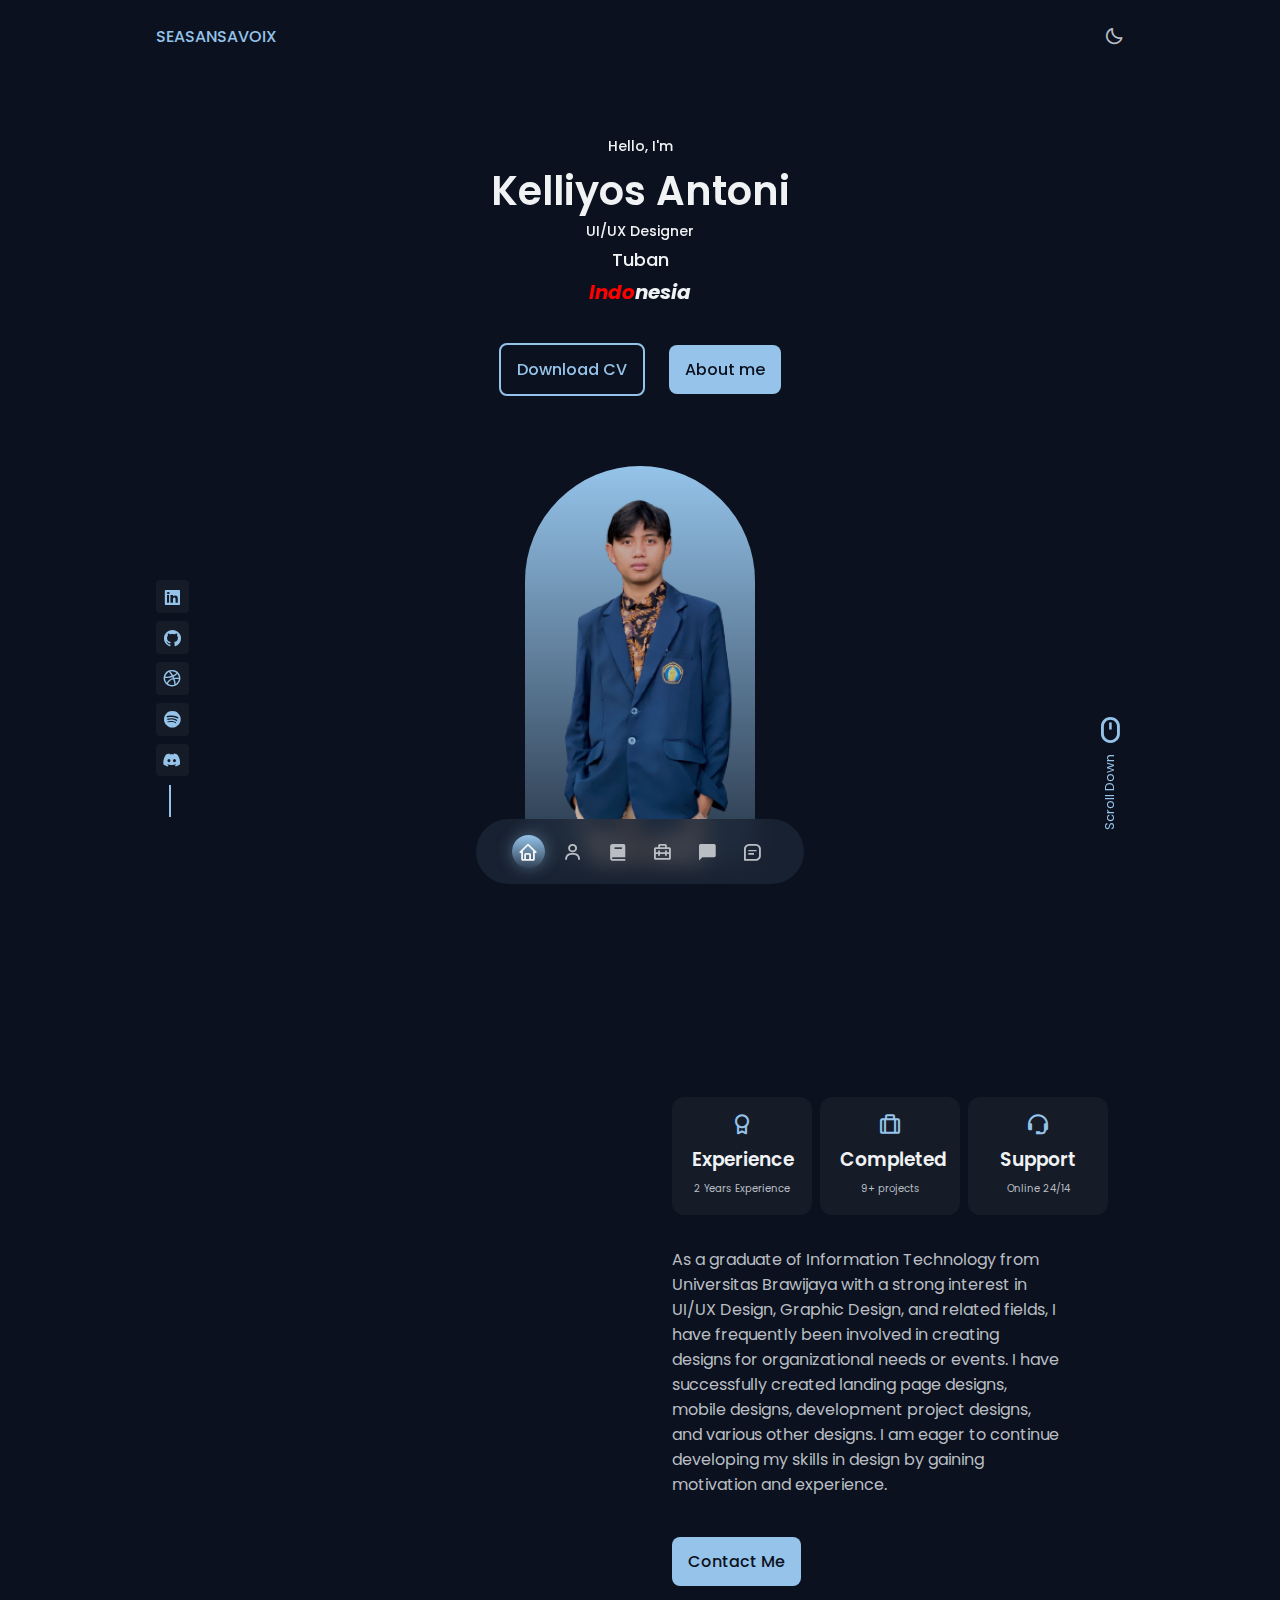
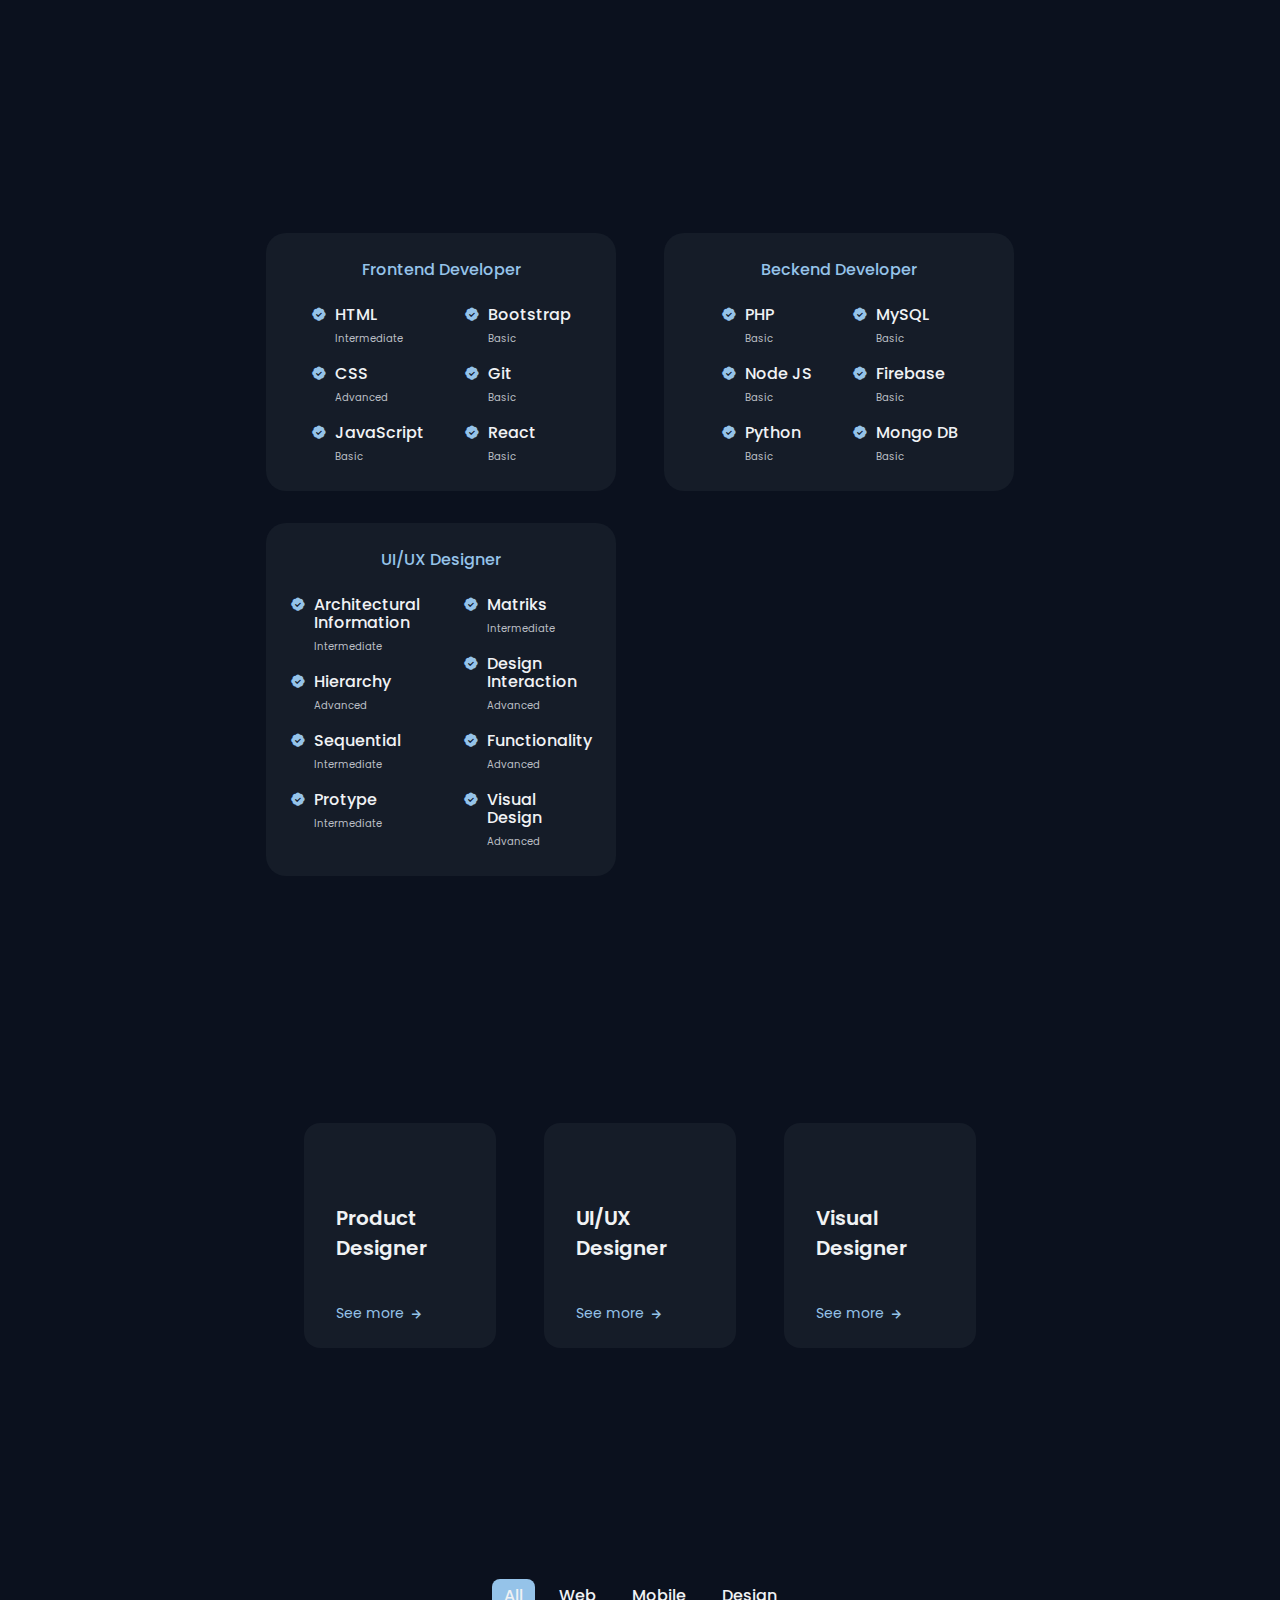
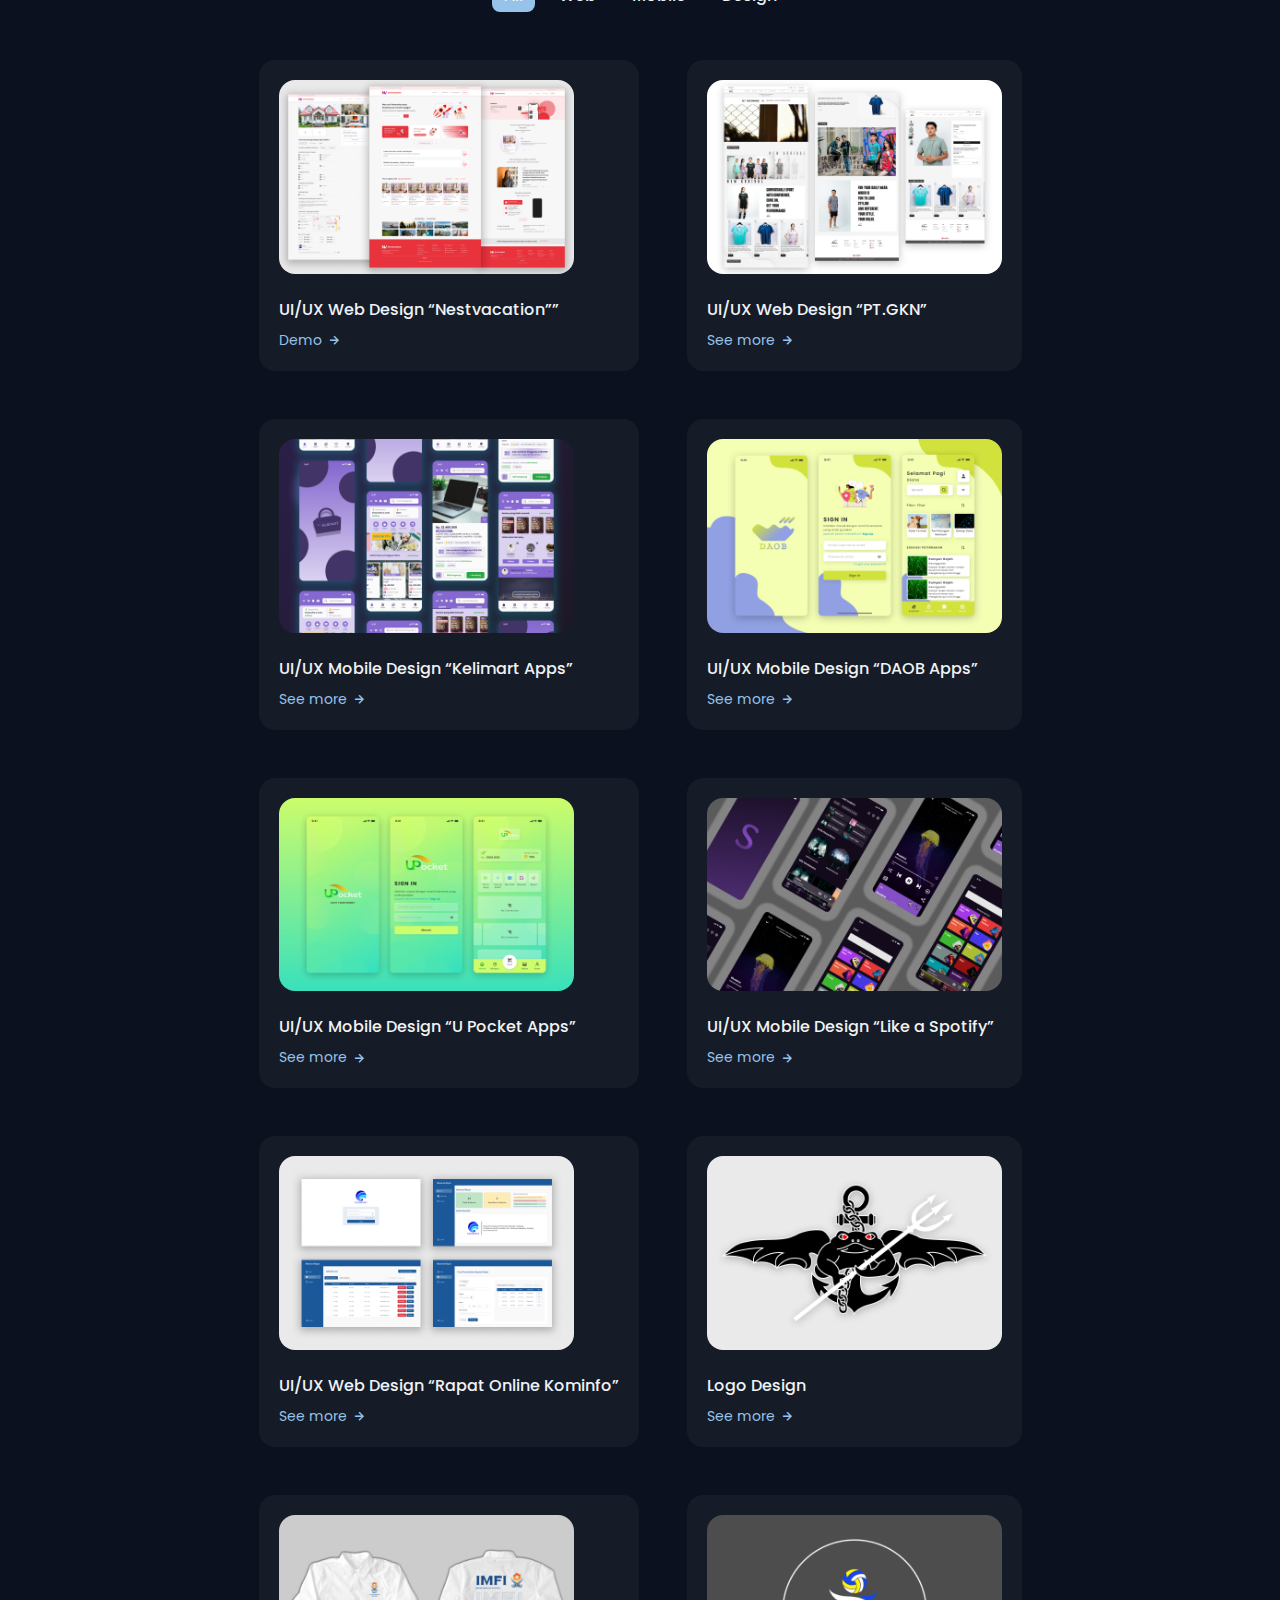
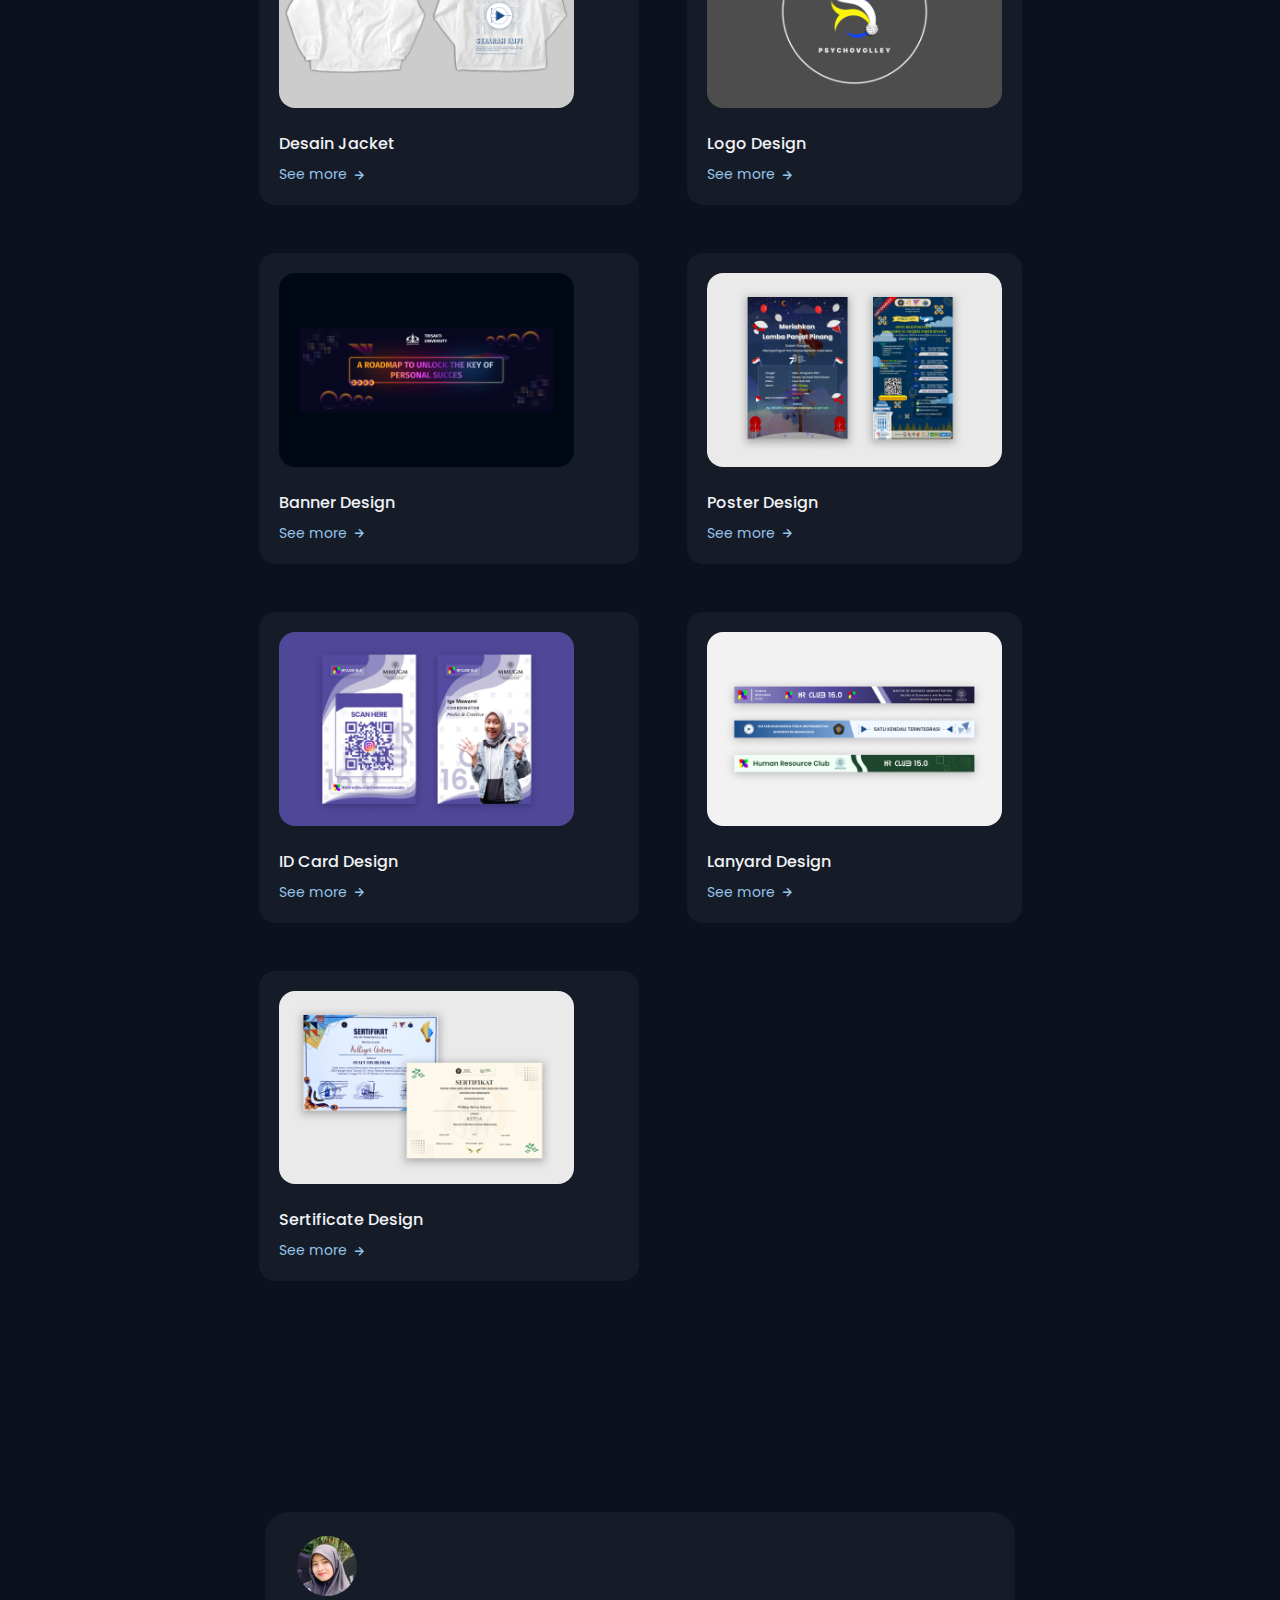
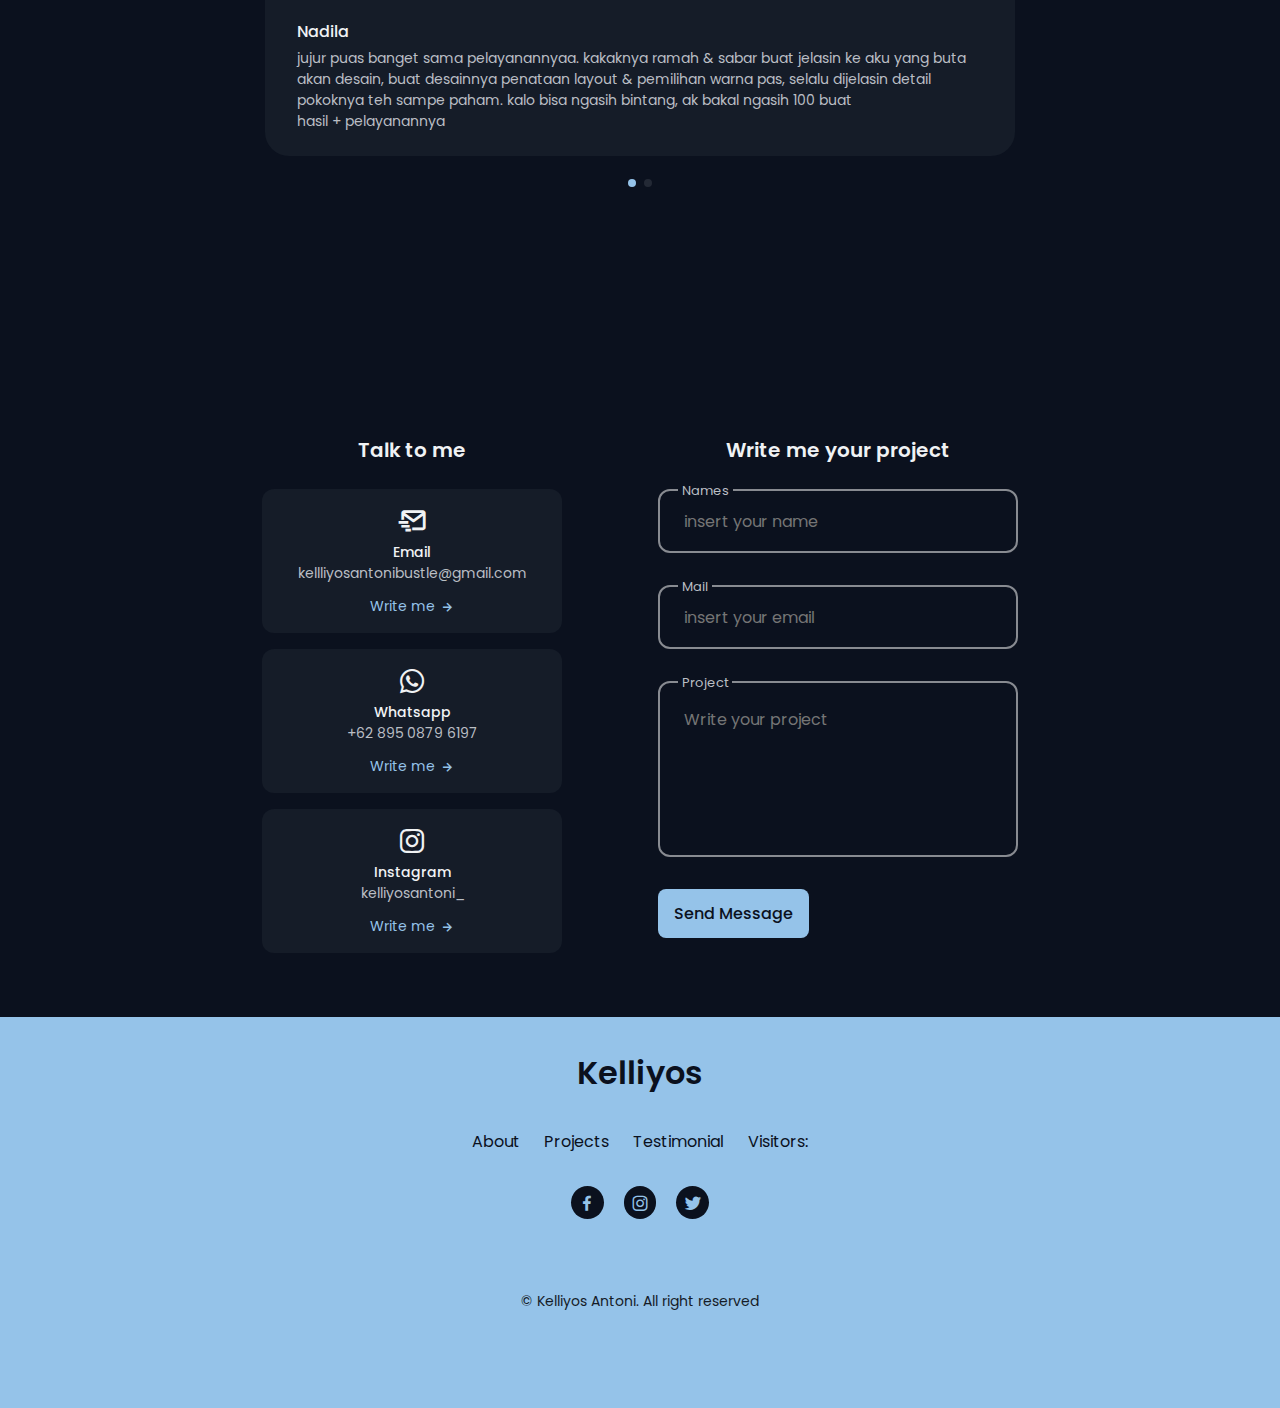
==== index.html @ 0ee72b0e "first commit" ====
<!DOCTYPE html>
    <html lang="en">
    <head>
        <meta charset="UTF-8">
        <meta name="viewport" content="width=device-width, initial-scale=1.0">

        <!--=============== FAVICON ===============-->
        <link rel="shortcut icon" href="assets/img/seasansavoix.png" type="image/x-icon">

        <!--=============== BOXICONS ===============-->
        <link href='https://unpkg.com/boxicons@2.1.4/css/boxicons.min.css' rel='stylesheet'>
        

        <!--=============== SWIPER CSS ===============-->
        <link rel="stylesheet" href="assets/css/swiper-bundle.min.css">

        <!--=============== CSS ===============-->
        <link rel="stylesheet" href="assets/css/styles.css">

        <title> seasansavoix-Kelliyos Antoni </title>
    </head>
    <body>
        <!--=============== HEADER ===============-->
        <header class="header" id="header">
        <nav class="nav container">
            <a href="#" class="nav__logo">SEASANSAVOIX</a>

            <div class="nav__menu">
                <ul class="nav__list">
                    <li class="nav__item">
                        <a href="#home" class="nav__link active-link">
                            <i class='bx bx-home'></i>
                        </a>
                    </li>

                    <li class="nav__item">
                        <a href="#about" class="nav__link">
                            <i class='bx bx-user'></i>
                        </a>
                    </li>

                    <li class="nav__item">
                        <a href="#skills" class="nav__link">
                            <i class='bx bxs-book'></i>
                        </a>
                    </li>

                    <li class="nav__item">
                        <a href="#work" class="nav__link">
                            <i class='bx bx-briefcase-alt-2'></i>
                        </a>
                    </li>
                    <li class="nav__item">
                        <a href="#testimonial" class="nav__link">
                            <i class='bx bxs-comment'></i>
                        </a>
                    </li>
                    <li class="nav__item">
                        <a href="#contact" class="nav__link">
                            <i class='bx bx-message-square-detail'></i>
                        </a>
                    </li>
                </ul>
            </div>

            <!-- Theme Change Button -->
            <i class='bx bx-moon change-theme' id="theme-button"></i>
        </nav>
        </header>

        <!--=============== MAIN ===============-->
        <class="main">
            <!--=============== HOME ===============--> 
            <section class="home section" id="home">
                <div class="home__container container grid">
                    <div class="home__data">
                        <span class="home__greeting">Hello, I'm</span>
                        <h1 class="home__name">Kelliyos Antoni</h1>
                        <h3 class="home__education">UI/UX Designer</h3>
                        <h2 class="home__alamat">Tuban</h2>
                        <h4 class="home__negara">Indo<span>nesia</span></h4>

                        <div class="home__buttons">
                            <a download="" href="assets/pdf/Kelliyos Antoni Resume Vision +.pdf" class="button button--ghost">
                                Download CV
                            </a>
                            <a href="#about" class="button">About me</a>
                        </div>
                    </div>

                    <div class="home__handle">
                        <img src="assets/img/profil.png" alt="" class="home_img">
                    </div>

                    <div class="home__social">
                        <a href="https://www.linkedin.com/in/kelliyos-antoni-400984221/" target="_blank" class="home__social-link">
                            <i class='bx bxl-linkedin-square'></i>
                        </a>
                        <a href="https://github.com/Kelliyos123" target="_blank" class="home__social-link">
                            <i class='bx bxl-github'></i>
                        </a>
                        <a href="https://dribbble.com/kelliyosantoni" target="_blank" class="home__social-link">
                            <i class='bx bxl-dribbble'></i>
                        </a>
                        <a href="https://open.spotify.com/user/4q0uv5ld0x805ckc5j6ucn3l9" target="_blank" class="home__social-link">
                            <i class='bx bxl-spotify'></i>
                        </a>
                        <a href="https://discord.com/channels/1060966826219155587/1060966827108356098" target="_blank" class="home__social-link">
                            <i class='bx bxl-discord-alt'></i>
                        </a>
                    </div>

                    <a href="#about" class="home__scroll">
                        <i class='bx bx-mouse home__scroll-icon'></i>
                        <span class="home__scroll-name">Scroll Down</span>
                    </a>
                </div>
            </section>
            
            <!--=============== ABOUT ===============-->
            <section class="about section" id="about">
                <span class="section__subtitle">My Intro</span>
                <h2 class="section__title">About Me</h2>

                <div class="about__container container grid">
                    <img src="assets/img/about.png" alt="" class="about__img">

                    <div class="about__data">
                        <div class="about__info">
                            <div class="about__box">
                                <i class='bx bx-award about__icon'></i>
                                <h3 class="about_title">Experience</h3>
                                <span class="about__subtitle">2 Years Experience</span>
                            </div>

                            <div class="about__box">
                                <i class='bx bx-briefcase-alt about__icon'></i>
                                <h3 class="about_title">Completed</h3>
                                <span class="about__subtitle">9+ projects</span>
                            </div>

                            <div class="about__box">
                                <i class='bx bx-support about__icon'></i>
                                <h3 class="about_title">Support</h3>
                                <span class="about__subtitle">Online 24/14</span>
                            </div>
                        </div>

                        <p class="about__description">
                            As a graduate of Information Technology from Universitas Brawijaya with a strong interest in UI/UX Design, 
                            Graphic Design, and related fields, I have frequently been involved in creating designs for organizational needs or events. 
                            I have successfully created landing page designs, mobile designs, development project designs, and various other designs. 
                            I am eager to continue developing my skills in design by gaining motivation and experience.
                        </p>

                        <a href="#contact" class="button">Contact Me</a>
                    </div>
                </div>
            </section>

            <!--=============== SKILLS ===============-->
            <section class="skills section" id="skills">
                <span class="section__subtitle">My Abilities</span>
                <h2 class="section__title">My Experience</h2>

                <div class="skills__container container grid">
                    <div class="skills__content">
                        <h3 class="skills__title">Frontend Developer</h3>

                        <div class="skills__box">

                            <div class="skills__group">

                                <div class="skills__data">
                                    <i class='bx bxs-badge-check'></i>

                                    <div>
                                        <h3 class="skills__name">HTML</h3>
                                        <span class="skills__level">Intermediate</span>
                                    </div>
                                </div>

                                <div class="skills__data">
                                    <i class='bx bxs-badge-check'></i>

                                    <div>
                                        <h3 class="skills__name">CSS</h3>
                                        <span class="skills__level">Advanced</span>
                                    </div>
                                </div>

                                <div class="skills__data">
                                    <i class='bx bxs-badge-check'></i>

                                    <div>
                                        <h3 class="skills__name">JavaScript</h3>
                                        <span class="skills__level">Basic</span>
                                    </div>
                                </div>
                                
                            </div>


                            <div class="skills__group">

                                <div class="skills__data">
                                    <i class='bx bxs-badge-check'></i>

                                    <div>
                                        <h3 class="skills__name">Bootstrap</h3>
                                        <span class="skills__level">Basic</span>
                                    </div>
                                </div>

                                <div class="skills__data">
                                    <i class='bx bxs-badge-check'></i>

                                    <div>
                                        <h3 class="skills__name">Git</h3>
                                        <span class="skills__level">Basic</span>
                                    </div>
                                </div>

                                <div class="skills__data">
                                    <i class='bx bxs-badge-check'></i>

                                    <div>
                                        <h3 class="skills__name">React</h3>
                                        <span class="skills__level">Basic</span>
                                    </div>
                                </div>
                                
                            </div>

                        </div>
                    </div>

                    <div class="skills__content">
                        <h3 class="skills__title">Beckend Developer</h3>

                        <div class="skills__box">

                            <div class="skills__group">

                                <div class="skills__data">
                                    <i class='bx bxs-badge-check'></i>

                                    <div>
                                        <h3 class="skills__name">PHP</h3>
                                        <span class="skills__level">Basic</span>
                                    </div>
                                </div>

                                <div class="skills__data">
                                    <i class='bx bxs-badge-check'></i>

                                    <div>
                                        <h3 class="skills__name">Node JS</h3>
                                        <span class="skills__level">Basic</span>
                                    </div>
                                </div>

                                <div class="skills__data">
                                    <i class='bx bxs-badge-check'></i>

                                    <div>
                                        <h3 class="skills__name">Python</h3>
                                        <span class="skills__level">Basic</span>
                                    </div>
                                </div>
                                
                            </div>


                            <div class="skills__group">

                                <div class="skills__data">
                                    <i class='bx bxs-badge-check'></i>

                                    <div>
                                        <h3 class="skills__name">MySQL</h3>
                                        <span class="skills__level">Basic</span>
                                    </div>
                                </div>

                                <div class="skills__data">
                                    <i class='bx bxs-badge-check'></i>

                                    <div>
                                        <h3 class="skills__name">Firebase</h3>
                                        <span class="skills__level">Basic</span>
                                    </div>
                                </div>

                                <div class="skills__data">
                                    <i class='bx bxs-badge-check'></i>

                                    <div>
                                        <h3 class="skills__name">Mongo DB</h3>
                                        <span class="skills__level">Basic</span>
                                    </div>
                                </div>

                            </div>

                        </div>
                    </div>

                    <div class="skills__content">
                        <h3 class="skills__title">UI/UX Designer</h3>

                        <div class="skills__box">

                            <div class="skills__group">

                                <div class="skills__data">
                                    <i class='bx bxs-badge-check'></i>

                                    <div>
                                        <h3 class="skills__name">Architectural Information</h3>
                                        <span class="skills__level">Intermediate</span>
                                    </div>
                                </div>

                                <div class="skills__data">
                                    <i class='bx bxs-badge-check'></i>

                                    <div>
                                        <h3 class="skills__name">Hierarchy</h3>
                                        <span class="skills__level">Advanced</span>
                                    </div>
                                </div>

                                <div class="skills__data">
                                    <i class='bx bxs-badge-check'></i>

                                    <div>
                                        <h3 class="skills__name">Sequential</h3>
                                        <span class="skills__level">Intermediate</span>
                                    </div>
                                </div>

                                <div class="skills__data">
                                    <i class='bx bxs-badge-check'></i>

                                    <div>
                                        <h3 class="skills__name">Protype</h3>
                                        <span class="skills__level">Intermediate</span>
                                    </div>
                                </div>
                                
                            </div>


                            <div class="skills__group">

                                <div class="skills__data">
                                    <i class='bx bxs-badge-check'></i>

                                    <div>
                                        <h3 class="skills__name">Matriks</h3>
                                        <span class="skills__level">Intermediate</span>
                                    </div>
                                </div>

                                <div class="skills__data">
                                    <i class='bx bxs-badge-check'></i>

                                    <div>
                                        <h3 class="skills__name">Design Interaction</h3>
                                        <span class="skills__level">Advanced</span>
                                    </div>
                                </div>
                                
                                <div class="skills__data">
                                    <i class='bx bxs-badge-check'></i>

                                    <div>
                                        <h3 class="skills__name">Functionality</h3>
                                        <span class="skills__level">Advanced</span>
                                    </div>
                                </div>

                                <div class="skills__data">
                                    <i class='bx bxs-badge-check'></i>

                                    <div>
                                        <h3 class="skills__name">Visual Design</h3>
                                        <span class="skills__level">Advanced</span>
                                    </div>
                                </div>

                            </div>

                        </div>
                    </div>

                </div>
            </section>

            <!--=============== SERVICES ===============-->
            <section class="services section">
                <span class="section__subtitle">My Services</span>
                <h2 class="section__title">What i Offer</h2>

                <div class="services__container container grid">
                    <div class="services__card">
                        <h3 class="services__title">Product <br> Designer </h3>

                        <span class="services__button">
                            See more <i class='bx bx-right-arrow-alt services__icon'></i>
                        </span>

                        <div class="services__modal">
                            <div class="services__modal-content">
                                <i class='bx bx-x services__modal-close'></i>

                                <h3 class="services__modal-title">Product Designer</h3>
                                <p class="services__modal-description">
                                    Desain produk adalah proses menciptakan rancangan visual dan fungsional suatu produk sebelum diproduksi. Ini melibatkan penelitian, konseptualisasi, pengembangan, pembuatan prototipe, pengujian, dan evaluasi sebelum produksi.
                                </p>

                                <ul class="services__modal-list">
                                    <li class="services__modal-item">
                                        <i class='bx bx-check services__modal-icon'></i>
                                        <p class="services__modal-info">
                                            Market and User Research.
                                        </p>
                                    </li>
                                    <li class="services__modal-item">
                                        <i class='bx bx-check services__modal-icon'></i>
                                        <p class="services__modal-info">
                                            Conceptualization and Ideation.
                                        </p>
                                    </li>
                                    <li class="services__modal-item">
                                        <i class='bx bx-check services__modal-icon'></i>
                                        <p class="services__modal-info">
                                            Prototype Development.
                                        </p>
                                    </li>
                                    <li class="services__modal-item">
                                        <i class='bx bx-check services__modal-icon'></i>
                                        <p class="services__modal-info">
                                            Testing and Iterating.  
                                        </p>
                                    </li>
                                    <li class="services__modal-item">
                                        <i class='bx bx-check services__modal-icon'></i>
                                        <p class="services__modal-info">
                                            Collaboration with the Production Team.
                                        </p>
                                    </li>
                                    <li class="services__modal-item">
                                        <i class='bx bx-check services__modal-icon'></i>
                                        <p class="services__modal-info">
                                            Evaluation and Optimization.
                                        </p>
                                    </li>
                                </ul>
                            </div>
                        </div>
                    </div>

                    <div class="services__card">
                        <h3 class="services__title">UI/UX <br> Designer</h3>

                        <span class="services__button">
                            See more <i class='bx bx-right-arrow-alt services__icon'></i>
                        </span>

                        <div class="services__modal">
                            <div class="services__modal-content">
                                <i class='bx bx-x services__modal-close'></i>

                                <h3 class="services__modal-title">UI/UX Designer</h3>
                                <p class="services__modal-description">
                                    UI/UX desain menciptakan antarmuka pengguna yang baik dan pengalaman pengguna yang memuaskan dalam produk digital. UI berfokus pada tampilan visual, sementara UX berfokus pada pengalaman pengguna secara keseluruhan.
                                </p>

                                <ul class="services__modal-list">
                                    <li class="services__modal-item">
                                        <i class='bx bx-check services__modal-icon'></i>
                                        <p class="services__modal-info">
                                            I develop the user interface.
                                        </p>
                                    </li>
                                    <li class="services__modal-item">
                                        <i class='bx bx-check services__modal-icon'></i>
                                        <p class="services__modal-info">
                                            Web page development. 
                                        </p>
                                    </li>
                                    <li class="services__modal-item">
                                        <i class='bx bx-check services__modal-icon'></i>
                                        <p class="services__modal-info">
                                            I create ux element interactions. 
                                        </p>
                                    </li>
                                    <li class="services__modal-item">
                                        <i class='bx bx-check services__modal-icon'></i>
                                        <p class="services__modal-info">
                                            I position your company brand   
                                        </p>
                                    </li>
                                    <li class="services__modal-item">
                                        <i class='bx bx-check services__modal-icon'></i>
                                        <p class="services__modal-info">
                                            Design and mockups of products for companies.
                                        </p>
                                    </li>
                                </ul>
                            </div>
                        </div>
                    </div>

                    <div class="services__card">
                        <h3 class="services__title">Visual <br> Designer</h3>

                        <span class="services__button">
                            See more <i class='bx bx-right-arrow-alt services__icon'></i>
                        </span>

                        <div class="services__modal">
                            <div class="services__modal-content">
                                <i class='bx bx-x services__modal-close'></i>

                                <h3 class="services__modal-title">Visual Designer</h3>
                                <p class="services__modal-description">
                                    Visual desain menciptakan tampilan visual yang menarik dan efektif dalam desain produk atau karya seni. Ini melibatkan pengaturan warna, bentuk, tata letak, dan elemen estetika untuk menyampaikan pesan dengan jelas dan menarik.
                                </p>

                                <ul class="services__modal-list">
                                    <li class="services__modal-item">
                                        <i class='bx bx-check services__modal-icon'></i>
                                        <p class="services__modal-info">
                                            Color Selection and Settings.
                                        </p>
                                    </li>
                                    <li class="services__modal-item">
                                        <i class='bx bx-check services__modal-icon'></i>
                                        <p class="services__modal-info">
                                            Typography.
                                        </p>
                                    </li>
                                    <li class="services__modal-item">
                                        <i class='bx bx-check services__modal-icon'></i>
                                        <p class="services__modal-info">
                                            Layout Settings.
                                        </p>
                                    </li>
                                    <li class="services__modal-item">
                                        <i class='bx bx-check services__modal-icon'></i>
                                        <p class="services__modal-info">
                                            Use of Form and Visual Style.
                                        </p>
                                    </li>
                                    <li class="services__modal-item">
                                        <i class='bx bx-check services__modal-icon'></i>
                                        <p class="services__modal-info">
                                            Contrast Settings and Visual Hierarchy.
                                        </p>
                                    </li>
                                    <li class="services__modal-item">
                                        <i class='bx bx-check services__modal-icon'></i>
                                        <p class="services__modal-info">
                                            Visual Consistency.
                                        </p>
                                    </li>
                                    <li class="services__modal-item">
                                        <i class='bx bx-check services__modal-icon'></i>
                                        <p class="services__modal-info">
                                            Editing and Optimization.
                                        </p>
                                    </li>
                                </ul>
                            </div>
                        </div>
                    </div>

                    
                </div>
            </section>

            <!--=============== WORK ===============-->
            <section class="work section" id="work">
                <span class="section__subtitle">My Portofolio</span>
                <h2 class="section__title">Recent Works</h2>

                <div class="work__filters">
                    <span class="work__item active-work" data-filter="all">All</span>
                    <span class="work__item" data-filter=".web">Web</span>
                    <span class="work__item" data-filter=".mobile">Mobile</span>
                    <span class="work__item" data-filter=".design">Design</span>
                    <!-- <span class="work__item" data-filter=".tarkam">Tarkam</span> -->
                </div>

                <div class="work__container container grid">
                    <div class="work__card mix web">
                        <img src="assets/img/desain_nestvacation.png" alt="" class="work__img">

                        <h3 class="work__title">UI/UX Web Design “Nestvacation””</h3>

                        <a href="#" class="work__button">
                            Demo <i class='bx bx-right-arrow-alt work__icon'></i>
                        </a>
                    </div>

                    <div class="work__card mix web">
                        <img src="assets/img/desain_website_PT. Gendoel Karya Nusantara.png" alt="" class="work__img">

                        <h3 class="work__title">UI/UX Web Design “PT.GKN”</h3>

                        <a href="#" class="work__button">
                            See more <i class='bx bx-right-arrow-alt work__icon'></i>
                        </a>
                    </div>

                    <div class="work__card mix mobile">
                        <img src="assets/img/desain_kelimartapps.png" alt="" class="work__img">

                        <h3 class="work__title">UI/UX Mobile Design “Kelimart Apps”</h3>

                        <a href="#" class="work__button">
                            See more <i class='bx bx-right-arrow-alt work__icon'></i>
                        </a>
                    </div>

                    <div class="work__card mix mobile">
                        <img src="assets/img/desain_aplikasi DAOB.png" alt="" class="work__img">

                        <h3 class="work__title">UI/UX Mobile Design “DAOB Apps”</h3>

                        <a href="#" class="work__button">
                            See more <i class='bx bx-right-arrow-alt work__icon'></i>
                        </a>
                    </div>

                    <div class="work__card mix mobile">
                        <img src="assets/img/desain_aplikasi U Pocket.png" alt="" class="work__img">

                        <h3 class="work__title">UI/UX Mobile Design “U Pocket Apps”</h3>

                        <a href="#" class="work__button">
                            See more <i class='bx bx-right-arrow-alt work__icon'></i>
                        </a>
                    </div>

                    <div class="work__card mix mobile">
                        <img src="assets/img/desain_likeaspotify.png" alt="" class="work__img">

                        <h3 class="work__title">UI/UX Mobile Design “Like a Spotify”</h3>

                        <a href="#" class="work__button">
                            See more <i class='bx bx-right-arrow-alt work__icon'></i>
                        </a>
                    </div>

                    <div class="work__card mix web">
                        <img src="assets/img/desain_rapatonlinekominfo.png" alt="" class="work__img">

                        <h3 class="work__title">UI/UX Web Design “Rapat Online Kominfo”</h3>

                        <a href="#" class="work__button">
                            See more <i class='bx bx-right-arrow-alt work__icon'></i>
                        </a>
                    </div>

                    <div class="work__card mix design">
                        <img src="assets/img/desain_logo.png" alt="" class="work__img">

                        <h3 class="work__title">Logo Design</h3>

                        <a href="#" class="work__button">
                            See more <i class='bx bx-right-arrow-alt work__icon'></i>
                        </a>
                    </div>

                    <div class="work__card mix design">
                        <img src="assets/img/desain_Jacket.png" alt="" class="work__img">

                        <h3 class="work__title">Desain Jacket</h3>

                        <a href="#" class="work__button">
                            See more <i class='bx bx-right-arrow-alt work__icon'></i>
                        </a>
                    </div>

                    <div class="work__card mix design">
                        <img src="assets/img/desain_logo2.png" alt="" class="work__img">

                        <h3 class="work__title">Logo Design</h3>

                        <a href="#" class="work__button">
                            See more <i class='bx bx-right-arrow-alt work__icon'></i>
                        </a>
                    </div>

                    <div class="work__card mix design">
                        <img src="assets/img/desain_banner.png" alt="" class="work__img">

                        <h3 class="work__title">Banner Design</h3>

                        <a href="#" class="work__button">
                            See more <i class='bx bx-right-arrow-alt work__icon'></i>
                        </a>
                    </div>

                    <div class="work__card mix design">
                        <img src="assets/img/desain_poster.png" alt="" class="work__img">

                        <h3 class="work__title">Poster Design</h3>

                        <a href="#" class="work__button">
                            See more <i class='bx bx-right-arrow-alt work__icon'></i>
                        </a>
                    </div>

                    <div class="work__card mix design">
                        <img src="assets/img/desain_id card.png" alt="" class="work__img">

                        <h3 class="work__title">ID Card Design</h3>

                        <a href="#" class="work__button">
                            See more <i class='bx bx-right-arrow-alt work__icon'></i>
                        </a>
                    </div>

                    <div class="work__card mix design">
                        <img src="assets/img/desain_lanyard.png" alt="" class="work__img">

                        <h3 class="work__title">Lanyard Design</h3>

                        <a href="#" class="work__button">
                            See more <i class='bx bx-right-arrow-alt work__icon'></i>
                        </a>
                    </div>

                    <div class="work__card mix design">
                        <img src="assets/img/desain_sertifikat.png" alt="" class="work__img">

                        <h3 class="work__title">Sertificate Design</h3>

                        <a href="#" class="work__button">
                            See more <i class='bx bx-right-arrow-alt work__icon'></i>
                        </a>
                    </div>

                    <!-- <div class="work__card mix tarkam">
                        <img src="assets/img/work6.png" alt="" class="work__img">

                        <h3 class="work__title">Tarkam</h3>

                        <a href="#" class="work__button">
                            Demo <i class='bx bx-right-arrow-alt work__icon'></i>
                        </a>
                    </div>
                    -->
                </div>
            </section>


            <!--=============== TESTIMONIALS ===============-->
            <section class="testimonial section" id="testimonial">
                <span class="section__subtitle">My Clients say</span>
                <h2 class="section__title">Testimonial</h2>

                <div class="testimonial__container container swiper">
                    <div class="swiper-wrapper">
                        <div class="testimonial__card swiper-slide">
                            <img src="assets/img/testimoni1.png" alt="" class="testimonial__img">

                            <h3 class="testimonial__name">Nadila</h3>
                            <p class="testimonial__description">
                                jujur puas banget sama pelayanannyaa. kakaknya ramah & sabar buat jelasin ke aku yang buta akan desain, buat desainnya penataan layout & pemilihan warna pas, selalu dijelasin detail pokoknya teh sampe paham. kalo bisa ngasih bintang, ak bakal ngasih 100 buat hasil + pelayanannya
                            </p>
                        </div>

                        <!-- <div class="testimonial__card swiper-slide">
                            <img src="assets/img/testimonial2.png" alt="" class="testimonial__img">

                            <h3 class="testimonial__name">Laura</h3>
                            <p class="testimonial__description">
                                Lorem ipsum dolor sit amet consectetur adipisicing elit. Ratione maxime omnis vitae soluta quis ex!
                            </p>
                        </div> -->

                        <div class="testimonial__card swiper-slide">
                            <img src="assets/img/testimoni2.png" alt="" class="testimonial__img">

                            <h3 class="testimonial__name">Rochman</h3>
                            <p class="testimonial__description">
                                desain nya sesuai yg saya mau, tanpa ribet dia bikin yg saya utarakan dg cepat dan hasilnya memuaskan.
                            </p>
                        </div>
                    </div>

                    <div class="swiper-pagination"></div>
                </div>
            </section>

            <!--=============== CONTACT ===============-->
            <section class="contact section" id="contact">
                <span class="section__subtitle">Get In Touch</span>
                <h2 class="section__title">Contact Me</h2>

                <div class="contact__container container grid">
                    <div class="contact__content">
                        <h3 class="contact__title">Talk to me</h3>

                        <div class="contact__info">
                            <div class="contact__card">
                                <i class="bx bx-mail-send contact__card-icon"></i>
                                <h3 class="contact__card-title">Email</h3>
                                <span class="contact__card-data">kellliyosantonibustle@gmail.com</span>

                                <a href="https://email=kelliyosantonibustle@gmail.com" target="_blank" class="contact__button">
                                    Write me <i class="bx bx-right-arrow-alt contact__button-icon"></i>
                                </a>
                            </div>

                            <div class="contact__card">
                                <i class="bx bxl-whatsapp contact__card-icon"></i>
                                <h3 class="contact__card-title">Whatsapp</h3>
                                <span class="contact__card-data">+62 895 0879 6197</span>

                                <a href="https://api.whatsapp.com/send?phone=+6289508796197&text= Permisi kak apakah bisa membantu saya" target="_blank" class="contact__button">
                                    Write me <i class="bx bx-right-arrow-alt contact__button-icon"></i>
                                </a>
                            </div>

                            <div class="contact__card">
                                <i class="bx bxl-instagram contact__card-icon"></i>
                                <h3 class="contact__card-title">Instagram</h3>
                                <span class="contact__card-data">kelliyosantoni_</span>

                                <a href="https://www.instagram.com/kelliyosantoni_/" target="_blank" class="contact__button">
                                    Write me <i class="bx bx-right-arrow-alt contact__button-icon"></i>
                                </a>
                            </div>
                        </div>
                    </div>

                    <div class="contact__content">
                        <h3 class="contact__title">Write me your project</h3>

                        <form action="email.php" method="post" class="contact__form">
                            <div class="contact__form-div">
                                <label for="" class="contact__form-tag">Names</label>
                                <input type="text" name="name" placeholder="insert your name" class="contact__form-input">
                            </div>

                            <div class="contact__form-div">
                                <label for="" class="contact__form-tag">Mail</label>
                                <input type="email" name="email" placeholder="insert your email " class="contact__form-input">
                            </div>

                            <div class="contact__form-div contact__form-area">
                                <label for="" class="contact__form-tag">Project</label>
                                <textarea type="text" name="description"  id="" cols="30" rows="10" placeholder="Write your project" class="contact__form-input"></textarea>
                            </div>

                            <button class="button" type="submit">Send Message</button>
                        </form>
                    </div>
                </div>
            </section>
        </main>

        <!--=============== FOOTER ===============-->
        <footer class="footer">
            <div class="footer__container container">
                <h1 class="footer__title">Kelliyos</h1>

                <ul class="footer__list">
                    <li>
                        <a href="#about" class="footer__link">About</a>
                    </li>
                    <li>
                        <a href="#work" class="footer__link">Projects</a>
                    </li>
                    <li>
                        <a href="#testimonial" class="footer__link">Testimonial</a>
                    </li>
                    <li>
                        <a class="footer__link">Visitors: </a>
                    </li>
                </ul>

                <ul class="footer__social">
                    <a href="" target="_blank" class="footer__social-link">
                        <i class="bx bxl-facebook"></i>
                    </a>
                    <a href="" target="_blank" class="footer__social-link">
                        <i class="bx bxl-instagram"></i>
                    </a>
                    <a href="" target="_blank" class="footer__social-link">
                        <i class="bx bxl-twitter"></i>
                    </a>
                </ul>

                <span class="footer__copy">
                    &#169; Kelliyos Antoni. All right reserved
                </span>
            </div>
        </footer>

        <!--=============== SCROLLREVEAL ===============-->
        <script src="assets/js/scrollreveal.min.js"></script>

        <!--=============== SWIPER JS ===============-->
        <script src="assets/js/swiper-bundle.min.js"></script>

        <!--=============== MIXITUP FILTER ===============-->
        <script src="assets/js/mixitup.min.js"></script>

        <!--=============== MAIN JS ===============-->
        <script src="assets/js/main.js"></script>
    </body>
</html>
---- assets/css/styles.css ----
/*=============== GOOGLE FONTS ===============*/
@import url("https://fonts.googleapis.com/css2?family=Poppins:wght@400;500;600&display=swap");

/*=============== VARIABLES CSS ===============*/
:root {
  --header-height: 3.5rem;

  /*========== Colors ==========*/
  /*Color mode HSL(hue, saturation, lightness)*/
  /*
        Purple: hsl(250, 66%, 75%)
        Blue: hsl(207, 90%, 72%)
        Pink: hsl(356, 66%, 75%)
        Teal: hsl(174, 63%, 62%)
        66 , 70 , 62
  */
  --first-hue: 207;
  --sat: 66%;
  --lig: 75%;
  --second-hue: 219;
  --first-color: hsl(var(--first-hue), var(--sat), var(--lig));
  --first-color-alt: hsl(var(--first-hue), var(--sat), 68%); /* -4% */
  --title-color: hsl(var(--second-hue), 15%, 95%);
  --text-color: hsl(var(--second-hue), 8%, 75%);
  --text-color-light: hsl(var(--second-hue), 4%, 55%);
  --body-color: hsl(var(--second-hue), 48%, 8%);
  --container-color: hsl(var(--second-hue), 32%, 12%);

  /*========== Font and typography ==========*/
  /*.5rem = 8px | 1rem = 16px ...*/
  --body-font: 'Poppins', sans-serif;
  --biggest-font-size: 1.75rem;
  --h1-font-size: 1.5rem;
  --h2-font-size: 1.25rem;
  --h3-font-size: 1rem;
  --normal-font-size: .938rem;
  --small-font-size: .813rem;
  --smaller-font-size: .75rem;
  --tiny-font-size: .625rem;

  /*========== Font weight ==========*/
  --font-medium: 500;
  --font-semibold: 600;

  /*========== z index ==========*/
  --z-tooltip: 10;
  --z-fixed: 100;
  --z-modal: 1000;
}

/* Responsive typography */
@media screen and (min-width: 968px) {
  :root {
    --biggest-font-size: 2.5rem;
    --h1-font-size: 2.25rem;
    --h2-font-size: 1.5rem;
    --h3-font-size: 1.25rem;
    --normal-font-size: 1rem;
    --small-font-size: .875rem;
    --smaller-font-size: .813rem;
  }
}

/*=============== BASE ===============*/
* {
  box-sizing: border-box;
  padding: 0;
  margin: 0;
}

html {
  scroll-behavior: smooth;
}

body,
button,
input,
textarea {
  font-family: var(--body-font);
  font-size: var(--normal-font-size);
}

body {
  background-color: var(--body-color);
  color: var(--text-color);
  transition: .4s; /* for light mode animation */
}

h1, h2, h3 {
  color: var(--title-color);
  font-weight: var(--font-semibold);
}

ul {
  list-style: none;
}

a {
  text-decoration: none;
}

button {
  cursor: pointer;
  border: none;
  outline: none;
}

img {
  max-width: 100%;
  height: auto;
}

/*=============== THEME ===============*/
.change-theme{
  font-size: 1.25rem;
  cursor: pointer;
  transition: .3s;
}

.change-theme:hover{
  color: var(--first-color);
}

/*========== Variables Light theme ==========*/
body.light-theme{
  --title-color: hsl(var(--second-hue), 15%, 15%);
  --text-color: hsl(var(--second-hue), 8%, 35%);
  --body-color: hsl(var(--second-hue), 100%, 99%);
  --container-color: #fff;
}

/*========== 
    Color changes in some parts of 
    the website, in light theme
==========*/
.light-theme .scroll-header{
  box-shadow: 0 2px 4px hsla(0, 0%, 1%, .1);
}

.light-theme .nav__menu{
  background-color: hsla(var(--second-hue), 32%, 90%, .8);
}

.light-theme .section__subtitle{
  color: var(--text-color);
}

.light-theme .home__social-link{
  box-shadow: 0 2px 8px hsla(var(--second-hue), 48%, 8%, .1);
}

.light-theme .home__social::after,
.light-theme .footer__social-link{
  background-color: var(--title-color);
}

.light-theme .home__social-link,
.light-theme .home__scroll,
.light-theme .button,
.light-theme .button:hover,
.light-theme .active-work,
.light-theme .footer__title,
.light-theme .footer__link,
.light-theme .footer__copy{
  color: var(--title-color);
}

.light-theme .about__box{
  box-shadow: 0 2px 8px hsla(var(--second-hue), 48%, 8%, .1);
}

.light-theme .skills__content,
.light-theme .services__card,
.light-theme .work__card,
.light-theme .testimonial__card,
.light-theme .contact__card{
  box-shadow: 0 2px 16px hsla(var(--second-hue), 48%, 8%, .1);
}

.light-theme::-webkit-scrollbar{
  background-color: hsl(var(--second-hue), 8%, 66%);
}

.light-theme::-webkit-scrollbar-thumb{
  background-color: hsl(var(--second-hue), 8%, 54%);
}

.light-theme::-webkit-scrollbar-thumb:hover{
  background-color: hsl(var(--second-hue), 8%, 90%);
}

.light-theme .home__negara span{
  -webkit-text-fill-color: red;
}

/*============== REUSABLE CSS CLASSES ===============*/
.container {
  max-width: 968px;
  margin-left: 1rem;
  margin-right: 1rem;
}

.grid {
  display: grid;
  gap: 1.25rem;
}

.main {
  overflow: hidden;
}

.section {
  padding: 4.5rem 0 1rem;
}

.section__title, 
.section__subtitle {
  text-align: center;
}

.section__title {
  font-size: var(--h2-font-size);
  color: var(--first-color);
  margin-bottom: 2rem;
}

.section__subtitle {
  display: block;
  font-size: var(--smaller-font-size);
  color: var(--text-color-light);
}

/*=============== HEADER & NAV===============*/
.header{
  position: fixed;
  top: 0;
  left: 0;
  width: 100%;
  background-color: var(--body-color);
  z-index: var(--z-fixed);
  transition: .4s; /* for light mode */
}

.nav{
  height: var(--header-height);
  display: flex;
  justify-content: space-between;
  align-items: center;
}

.nav__logo{
  color: var(--first-color);
  font-weight: var(--font-medium);
  transition: .4s;
}

.nav__logo:hover{
  color: var(--first-color-alt);
}

.nav__menu{
  position: fixed;
  bottom: 1rem;
  background-color: hsla(var(--second-hue), 32%, 16%, .8);
  width: 90%;
  border-radius: 4rem;
  padding: 1rem 2.25rem;
  backdrop-filter: blur(10px);
  transition: .4s; /* for light mode */
}

.nav__list{
  display: flex;
  justify-content: space-between;
  align-items: center;
}

.nav__link{
  color: var(--text-color);
  font-size: 1.25rem;
  padding: .4rem;
  display: flex;
  border-radius: 5rem;
}
/* Active link */

.active-link{
  background: linear-gradient(180deg,
              hsla(var(--first-hue), var(--sat), var(--lig), 1),
              hsla(var(--first-hue), var(--sat), var(--lig), .2)
              );
  box-shadow: 0 0 16px hsla(var(--first-hue), var(--sat), var(--lig), .4);
  color: var(--title-color);
}

/* Change background header */
.scroll-header{
  box-shadow: 0 4px hsla(0, 0%, 4%, .3);
}

/*=============== HOME ===============*/
.home__container{
  position: relative;
  row-gap: 4.4rem;
  padding-top: 2rem;
}

.home__data{
  text-align: center;
}

.home__greeting,
.home__education,
.home__alamat{
  font-size: var(--small-font-size);
  font-weight: var(--font-medium);
}

.home__greeting{
  display: block;
  color: var(--title-color);
  margin-bottom: .25rem;
}
.home__alamat{
  display: block;
  color: var(--title-color);
  margin-bottom: .25rem;
  font-size: 18px;
  font-style: bold;
}

.home__negara{
  display: block;
  color: red;
  margin-bottom: 2.25rem;
  font-size: 20px;
  font-style: italic;
  font-style: bold;
}

.home__negara span{
  color: var(--title-color)
}

.home__education{
  columns: var(--text-color);
  margin-bottom: .25rem;
}

.home__name{
  font-size: var(--biggest-font-size);
}

.home__img{
  width: 160px;
}

.home__handle{
  justify-self: center;
  width: 180px;
  height: 329px;
  background: linear-gradient(180deg,
              hsla(var(--first-hue), var(--sat), var(--lig), 1),
              hsla(var(--first-hue), var(--sat), var(--lig), .2)
              );
  border-radius: 8rem 8rem 1rem 1rem;
  display: flex;
  align-items:  flex-end;
  justify-content: center;
  overflow: hidden;
}


.home__buttons{
  display:flex;
  justify-content: center;
  align-items: center;
  gap: 1.5rem;
}


.home__social,
.home__scroll{
  position: absolute;
}


.home__social{
  bottom: 5rem;
  left: 0;
  display: grid;
  row-gap: .5rem;
}

.home__social-link{
  width: max-content;
  background-color: var(--container-color);
  color: var(--first-color);
  padding: .25rem;
  border-radius: .25rem;
  display: flex;
  font-size: 1rem;
  transition: .4s;
}

.home__social-link:hover{
  background-color: var(--first-color);
  color: #fff;
}

.home__social::after{
  content: '';
  width: 32px;
  height: 2px;
  background-color: var(--first-color);
  transform: rotate(90deg) translate(16px, 5px);
}

.home__scroll{
  color: var(--first-color);
  right: -1.5rem;
  bottom: 4rem;
  display: grid;
  row-gap: 2.25rem;
  justify-items: center;
}

.home__scroll-icon{
  font-size: 1.25rem;
}

.home__scroll-name{
  font-size: var(--smaller-font-size);
  transform: rotate(-90deg);
}




/*=============== BUTTONS ===============*/
.button{
  display: inline-block;
  background-color: var(--first-color);
  color: var(--body-color);
  padding: .75rem 1rem;
  border-radius: .5rem;
  font-weight: var(--font-medium);
  transition: .4s;
}

.button:hover{

  background-color: var(--first-color-alt);
  color: var(--body-color);
}

.button--ghost{
  background-color: transparent;
  border: 2px solid var(--first-color);
  color: var(--first-color);
}

/*=============== ABOUT ===============*/

.about__container{
  row-gap: 2.5rem;
}

.about__img{
  width: 220px;
  border-radius: 1.5rem;
  justify-self: center;
}

.about__data{
  text-align: center;
}

.about__info{
  display: grid;
  grid-template-columns: repeat(3, 1fr);
  gap: .5rem;
  margin-bottom: 2rem;
}

.about__box{
  background-color: var(--container-color);
  border-radius: .75rem;
  padding: .75rem .5rem;
}

.about__icon{
  font-size: 1.5rem;
  color: var(--first-color);
  margin-bottom: .5rem ;
}


.about__subtitle{
  font-size: var(--tiny-font-size);
}

.about__description{
  margin-bottom: 2rem;

}

/*=============== SKILLS ===============*/

.skills__container{
  row-gap: 2rem;
  padding-top: 1rem;
}


.skills__content{
  background-color: var(--container-color);
  padding: 1.5rem;
  border-radius: 1.25rem;
}

.skills__title{
  font-size: var(--normal-font-size);
  font-weight: var(--font-medium);
  color: var(--first-color);
  text-align: center;
  margin-bottom: 1.5rem;
}


.skills__box{
  display: flex;
  justify-content: center;
  column-gap: 2.5rem;
}

.skills__group{
  display: grid;
  align-content: flex-start;
  row-gap: 1rem;
}


.skills__data{
  display:flex;
  column-gap: .5rem;
}

.skills .bxs-badge-check{
  font-size: 1rem;
  color: var(--first-color);
}


.skills__name{
  font-size: var(--normal-font-size);
  font-weight: var(--font-medium);
  line-height: 18px;
}


.skills__level{
  font-size: var(--tiny-font-size);
}

/*=============== SERVICES ===============*/
.services__container{
  grid-template-columns: repeat(2, 1fr);
  gap: 1.5rem;
  padding-top: 1rem ;
}

.services__card{
  background-color: var(--container-color);
  padding: 3rem 1.5rem 1.5rem;
  border-radius: 1rem;
}

.services__title{
  font-size: var(--h3-font-size);
  margin-bottom: 2.5rem;
}

.services__button{
  color: var(--first-color);
  font-size: var(--small-font-size);
  display: flex;
  align-items: center;
  column-gap: .25rem;
  cursor: pointer;
}


.services__button:hover .services__icon{
  transform: translateX(1rem);
}

.services__icon{
  font-size: 1rem;
  transition: .4s;
}

/* Services modal */

.services__modal{
  position: fixed;
  inset: 0;
  background-color: hsla(var(--second-hue), 28%, 16%, .7);
  padding: 2rem 1rem;
  display: grid;
  place-items: center;
  visibility: hidden;
  opacity: 0;
  transition: .4s;
  z-index: var(--z-modal);
}

.services__modal-content{
  position: relative;
  background-color: var(--body-color);
  padding: 4.5rem 1.5rem 2.5rem;
  border-radius: 1.5rem;
}

.services__modal-title,
.services__modal-description{
  text-align: center;
}

.services__modal-title{
  font-size: var(--h3-font-size);
  color: var(--first-color);
  margin-bottom: 1rem;
}

.services__modal-description{
  font-size: var(--small-font-size);
  margin-bottom: 2rem;
}

.services__modal-list{
  display: grid;
  row-gap: .75rem;
}

.services__modal-item{
  display: flex;
  align-items: flex-start;
  column-gap: .5rem;
}

.services__modal-icon{
  font-size: 1.5rem;
  color: var(--small-font-size);
}

.services__modal-info{
  font-size: var(--small-font-size);
}

.services__modal-close{
  position:absolute;
top: 1.5rem;
right: 1.5rem;
font-size: 1.5rem;
color: var(--first-color);
cursor: pointer;
}

/*Active modal*/
.active-modal{
  opacity: 1;
  visibility: visible;
}


/*=============== WORK ===============*/
.work__container{
  padding-top: 1rem;
}

.work__filters{
  display: flex;
  justify-content: center;
  align-items: center;
  column-gap: .75rem;
  margin-bottom: 2rem;
}

.work__item{
  cursor: pointer;
  color: var(--title-color);
  padding: .25rem .75rem;
  font-weight: var(--font-medium);
  border-radius: .5rem;
}

.work__card{
  background-color: var(--container-color);
  padding: 1rem;
  border-radius: 1rem;
  align-items: center;
}

.work__img{
  border-radius: 1rem;
  margin-bottom: .75rem;
}


.work__title{
  font-size: var(--normal-font-size);
  font-weight: var(--font-medium);
  margin-bottom: .25rem;
}

.work__button{
  width: max-content;
  color: var(--first-color);
  font-size: var(--small-font-size);
  display: flex;
  align-items: center;
  column-gap: .25rem;
}

.work__button:hover .work__icon{
  transform: translateX(.25rem);
}


.work__icon{
  font-size: 1rem;
  transition: .4s;
}


/* Active item work*/
.active-work{
  background-color: var(--first-color);
  columns: var(--first-color);
}


/*=============== TESTIMONIAL ===============*/
.testimonial__card{
  background-color: var(--container-color);
  padding: 1.25rem 1.5rem;
  border-radius: 1.5rem;
  margin-bottom: 3rem;
}

.testimonial__img{
  width: 60px;
  border-radius: 3rem;
  margin-bottom: 1rem;
}


.testimonial__name{
  font-size: var(--normal-font-size);
  font-weight: var(--font-medium);
  margin-bottom: .25rem;
}

.testimonial__description{
  font-size: var(--small-font-size);
}


/* Swiper class */
.swiper-pagination-bullet{
background-color: var(--text-color-light);
}


.swiper-pagination-bullet-active{
  background-color: var(--first-color);
}

/*=============== CONTACT ===============*/
.contact__container{
  row-gap: 3rem;
  padding-bottom: 3rem;
}

.contact__title{
  text-align: center;
  font-size: var(--h3-font-size);
  margin-bottom: 1.5rem;
}

.contact__info{
  display: grid;
  gap: 1rem;
}

.contact__card{
  background-color: var(--container-color);
  padding: 1rem;
  border-radius: .75rem;
  text-align: center;
}

.contact__card-icon{
  font-size: 2rem;
  color: var(--title-color);
  margin-bottom: .25rem;
}

.contact__card-title,
.contact__card-data{
  font-size: var(--small-font-size);
}

.contact__card-title{
  font-weight: var(--font-medium);
}

.contact__card-data{
  display: block;
  margin-bottom: .75rem;
}

.contact__button{
  color: var(--first-color);
  font-size: var(--small-font-size);
  display: flex;
  align-items: center;
  justify-content: center;
  column-gap: .25rem;
}


.contact__button:hover .contact__button-icon{
  transform: translateX(.25rem);
}


.contact__button-icon{
  font-size: 1rem;
  transition: .4s;
}


.contact__form-div{
  position: relative;
  margin-bottom: 2rem;
  height: 4rem;
}

.contact__form-input{
  position: absolute;
  top: 0;
  left: 0;
  width: 100%;
  height: 100%;
  border: 2px solid var(--text-color-light);
  background: none;
  color: var(--text-color);
  outline: none;
  padding: 1.5rem;
  border-radius: .75rem;
  z-index: 1;
}

.contact__form-tag{
  position: absolute;
  top: -.75rem;
  left: 1.25rem;
  font-size: var(--smaller-font-size);
  padding: .25rem;
  background-color: var(--body-color);
  z-index: 10;
}

.contact__form-area{
  height: 11rem;
}


.contact__form-area textarea{
  resize: none;
}
/*=============== FOOTER ===============*/
.footer{
  background-color: var(--first-color);
}

.footer__container{
  padding: 2rem 0 6rem;
}

.footer__title,
.footer__link{
  color: var(--body-color);
}

.footer__title{
  text-align: center;
  margin-bottom: 2rem;
}


.footer__list{
  display: flex;
  justify-content: center;
  column-gap: 1.5rem;
  margin-bottom: 2rem;
}

.footer__social{
  display: flex;
  justify-content: center;
  column-gap: 1.25rem;
}


.footer__social-link{
  background-color: var(--body-color);
  color: var(--first-color);
  padding: .25rem;
  border-radius: .25rem;
  font-size: 1rem;
  display: inline-flex;
}

.footer__copy{
  display: block;
  margin-top: 4.5rem;
  color: var(--container-color);
  text-align: center;
  font-size: var(--small-font-size);
}
/*=============== SCROLL BAR ===============*/

::-webkit-scrollbar{
  width: .6rem;
  border-radius: .5rem;
  background-color: hsl(var(--second-hue), 8%, 38%);
}

::-webkit-scrollbar-thumb{
  background-color: hsl(var(--second-hue), 8%, 26%);
  border-radius: .5rem;
}

::-webkit-scrollbar-thumb:hover{
  background-color: hsl(var(--second-hue), 8%, 20%);
}


/*=============== BREAKPOINTS ===============*/
/* For small devices */
@media screen and (max-width: 320px){
  .nav__menu{
    padding: 1rem 1.5rem;
  }
  .home__buttons{
    flex-direction: column;
  }
  .home__handle{
    width: 150px;
    height: 253px;
  }
  .home__img{
    width: 130px;
  }


  .about__info{
    grid-template-columns: repeat(2, 1fr);
  }

  .skills__box{
    column-gap: 1rem;
  }

  .skills__name{
    font-size: var(--small-font-size);
  }

  .services__container{
    grid-template-columns: 145px;
    justify-content: center;
  }

  .work__item{
    font-size: var(--small-font-size);
  }

  .work__filters{
    display: flex;
    column-gap: .25rem;
  }
}


/* For medium devices */
@media screen and (min-width: 576px){
  .nav__menu{
    width: 328px;
    left: 0;
    right: 0;
    margin: auto;
  }

  .about__info{
    grid-template-columns: repeat(3, 140px);
    justify-content: center;
  }
  .about__description{
    padding: 0 5rem;
  }
  
  .skills__container{
    justify-content: center;
  }
  .skills__content{
    padding: auto;
  }

  .services__container{
    grid-template-columns: repeat(2, 160px);
    justify-content: center;
  }

  .services__modal-content{
    width: 500px;
    padding: 4.5rem 2.5rem 2.5rem;
  }
  .services__modal-description{
    padding: 0 3.5rem;
  }

  .work__container{
    justify-content: center;
  }
  .work__img{
    width: 295px;
  }

  .contact__info{
    grid-template-columns: 300px;
    justify-content: center;
  }
  .contact__form{
    width: 360px;
    margin: 0 auto;
  }
}

@media screen and (min-width: 767px){
  .work__container{
    grid-template-columns:repeat(2, max-content) ;
  }

  .contact__container{
    grid-template-columns: repeat(2, max-content);
    justify-content: center;
    column-gap: auto;
  }
}

/* For large devices */
@media screen and (min-width: 992px){
  .container{
    margin-left: auto;
    margin-right: auto;
  }
  
  .section{
    padding: 6.5rem 0 1rem;
  }
  .section__title{
    margin-bottom: 3.5rem;
  }

  .nav{
    height: calc(var(--header-height) + 1rem);
  }

  .home__handle{
    width: 230px;
    height: 400px;
  }

  .home__img{
    width: 220px;
  }
  .home__social-link{
    padding: .4rem;
    font-size: 1.25rem;
  }
  .home__social::after{
    transform: rotate(90deg) translate(16px, 2px);
  }
  .home__scroll-icon{
    font-size: 2rem;
  }
  
  .about__container{
    grid-template-columns: repeat(2, 1fr);
    align-items: center;
    column-gap: 4rem;
  }
  .about__img{
    width: 350px;
  }
  .about__data{
    text-align: initial;
  }
  .about__info{
    justify-content: initial;
  }
  .about__box{
    text-align: center;
    padding: 1rem 1.25rem;
  }
  .about__description{
    padding: 0 4rem 0 0;
    margin-bottom: 2.5rem;
  }

  .skills__container{
    grid-template-columns: repeat(2, 350px);
    column-gap: 3rem;
  }
  
  .services__container{
    grid-template-columns: repeat(3, 192px);
    column-gap: 3rem;
  }
  .services__card{
    padding: 5rem 2rem 1.5rem;
  }

  .work__container{
    gap: 3rem;
  }
  .work__card{
    padding: 1.25rem;
  }
  .work__img{
    margin-bottom: 1rem;
  }
  .work__title{
    margin-bottom: .5rem;
  }
  
  .testimonial__container{
    width: 750px;
  }
  .testimonial__card{
    padding: 1.5rem 2rem;
  }
  
  .contact__container{
    column-gap: 6rem;
  }

  .footer__social-link{
    font-size: 1.25rem;
    padding: .4rem;
    border-radius: 5rem;
  }
}
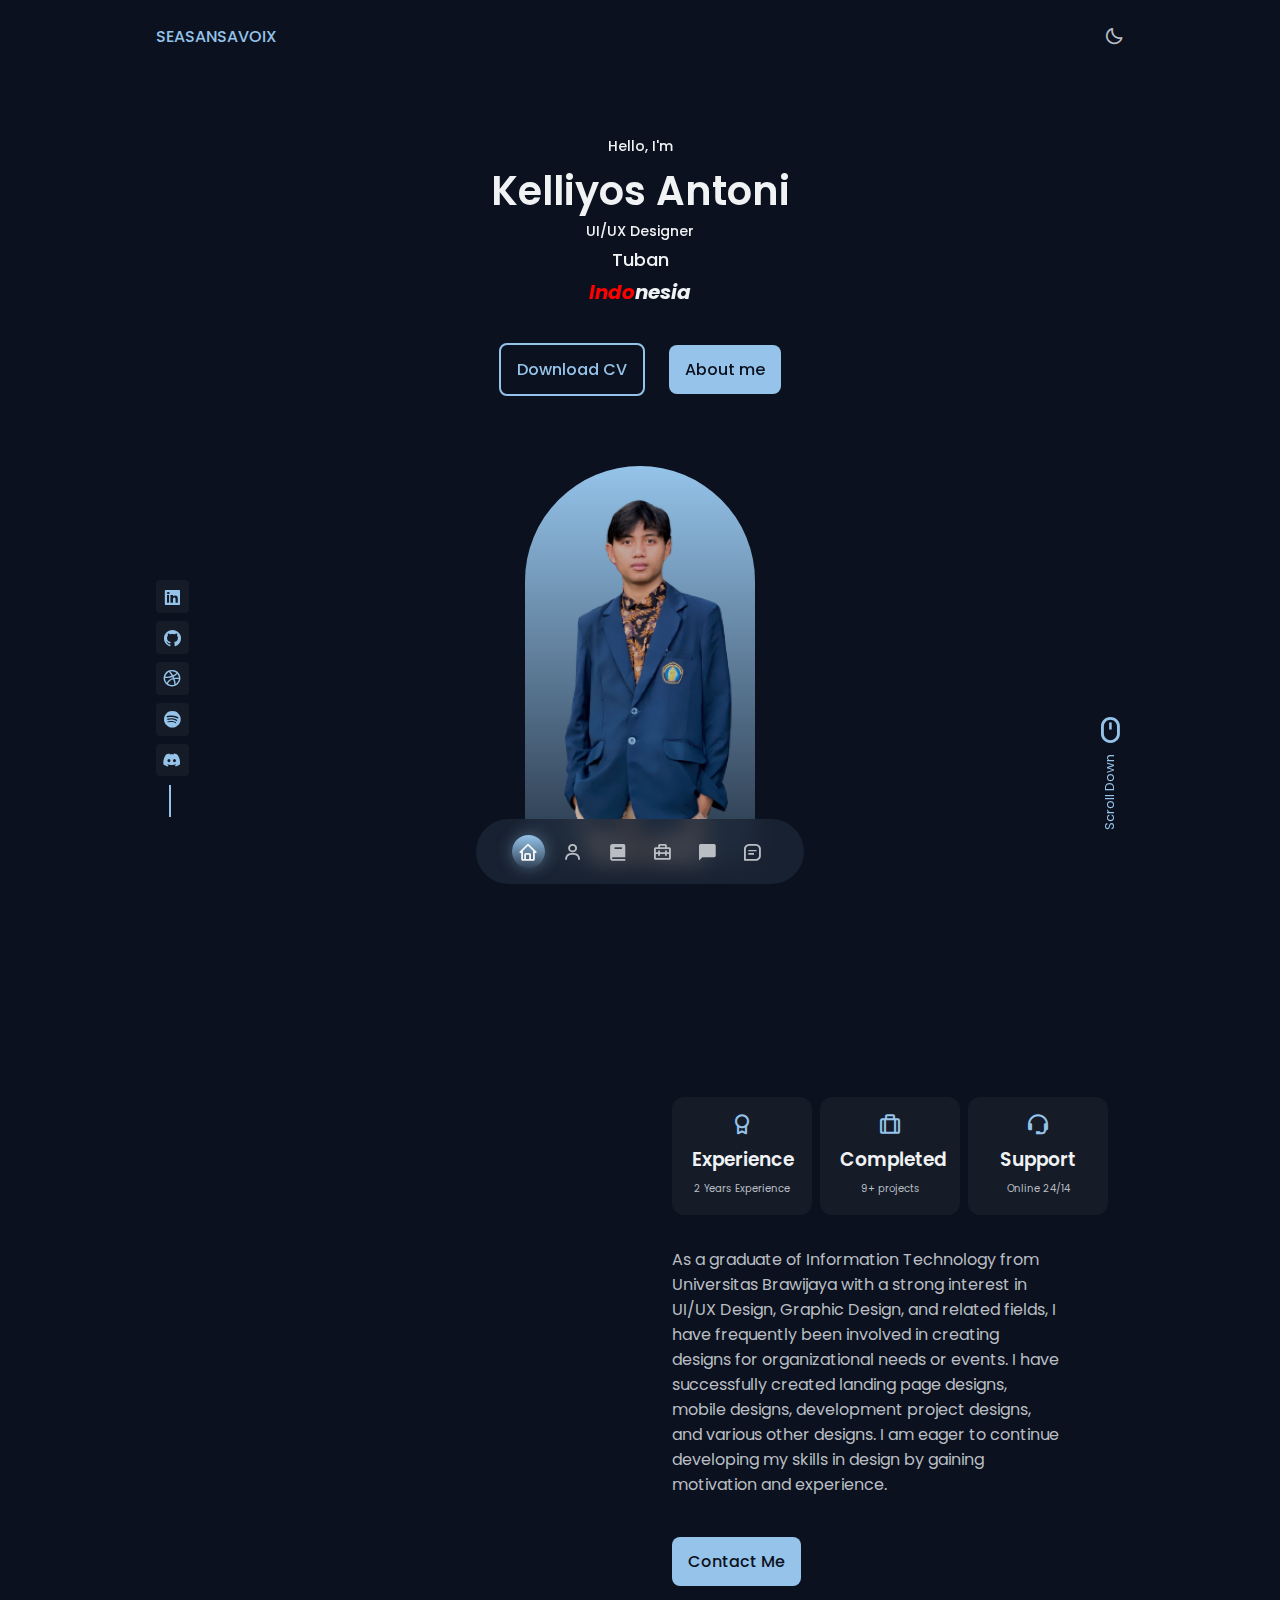
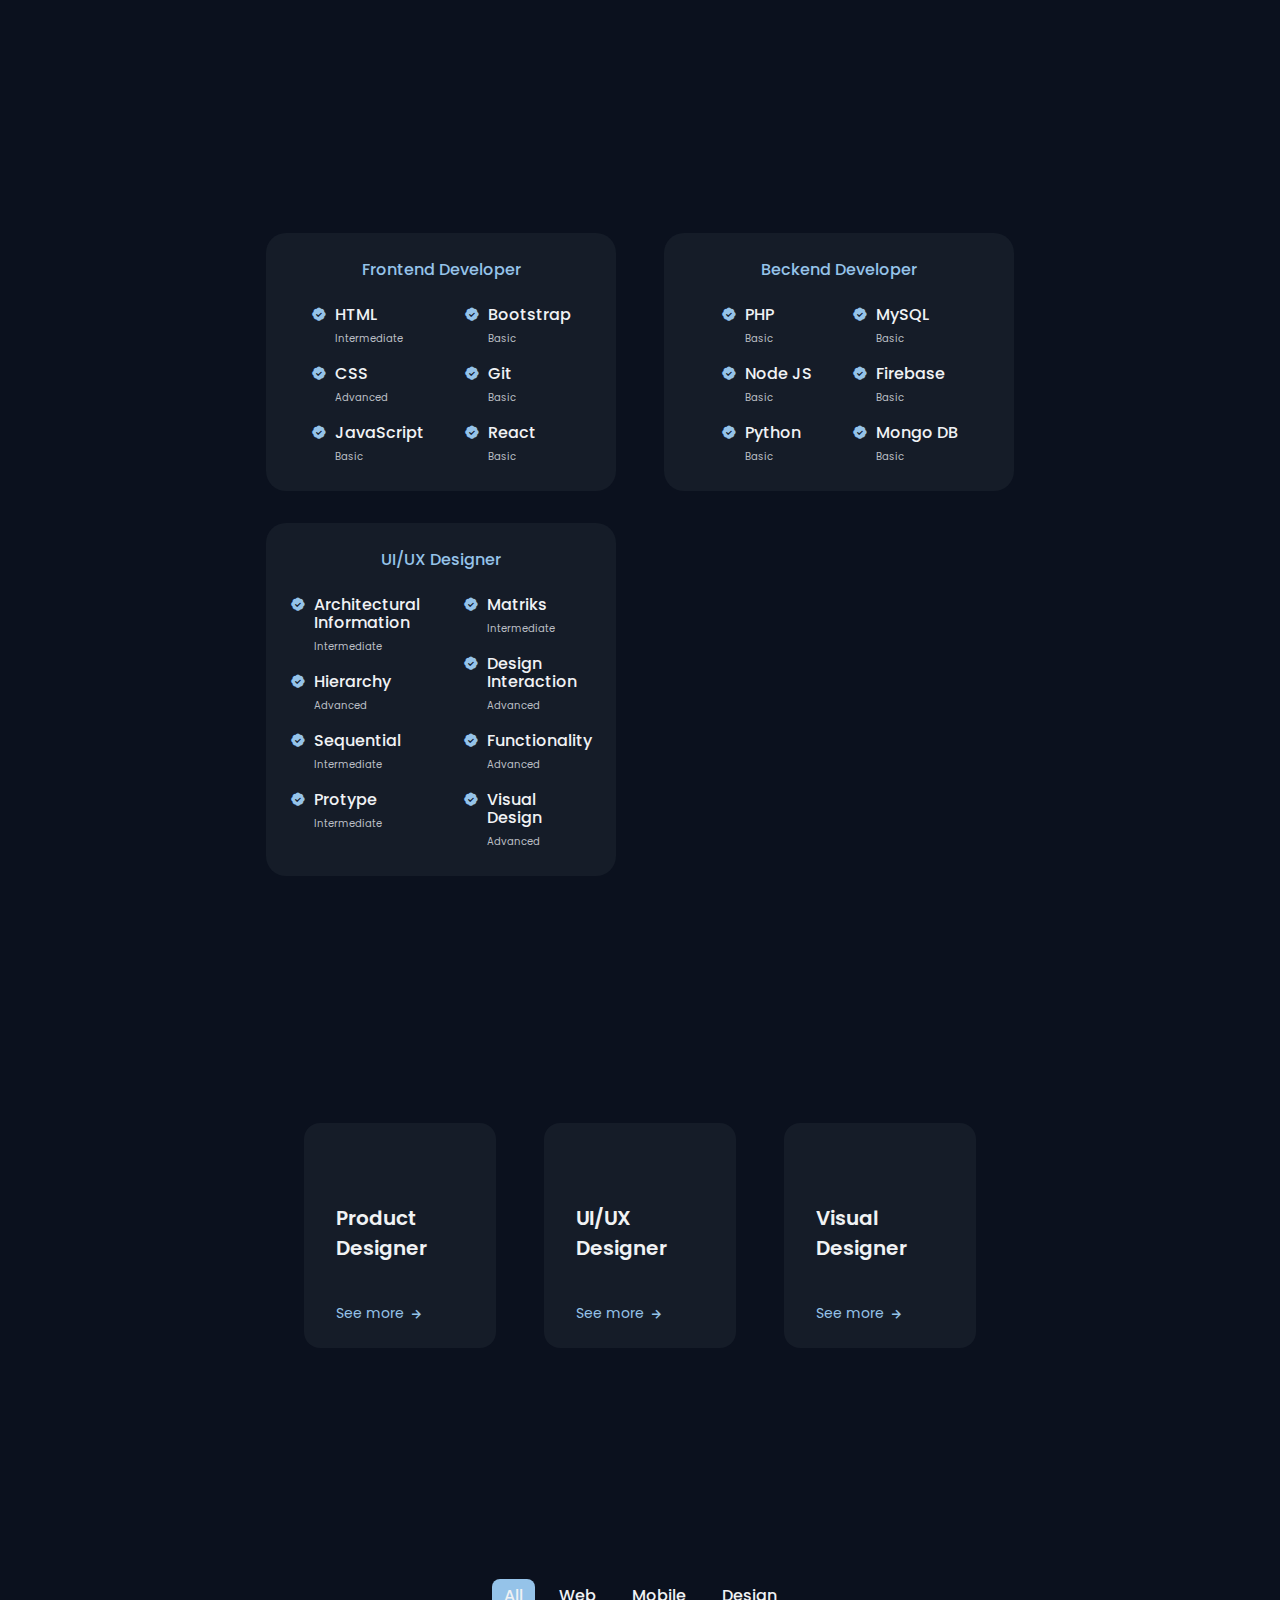
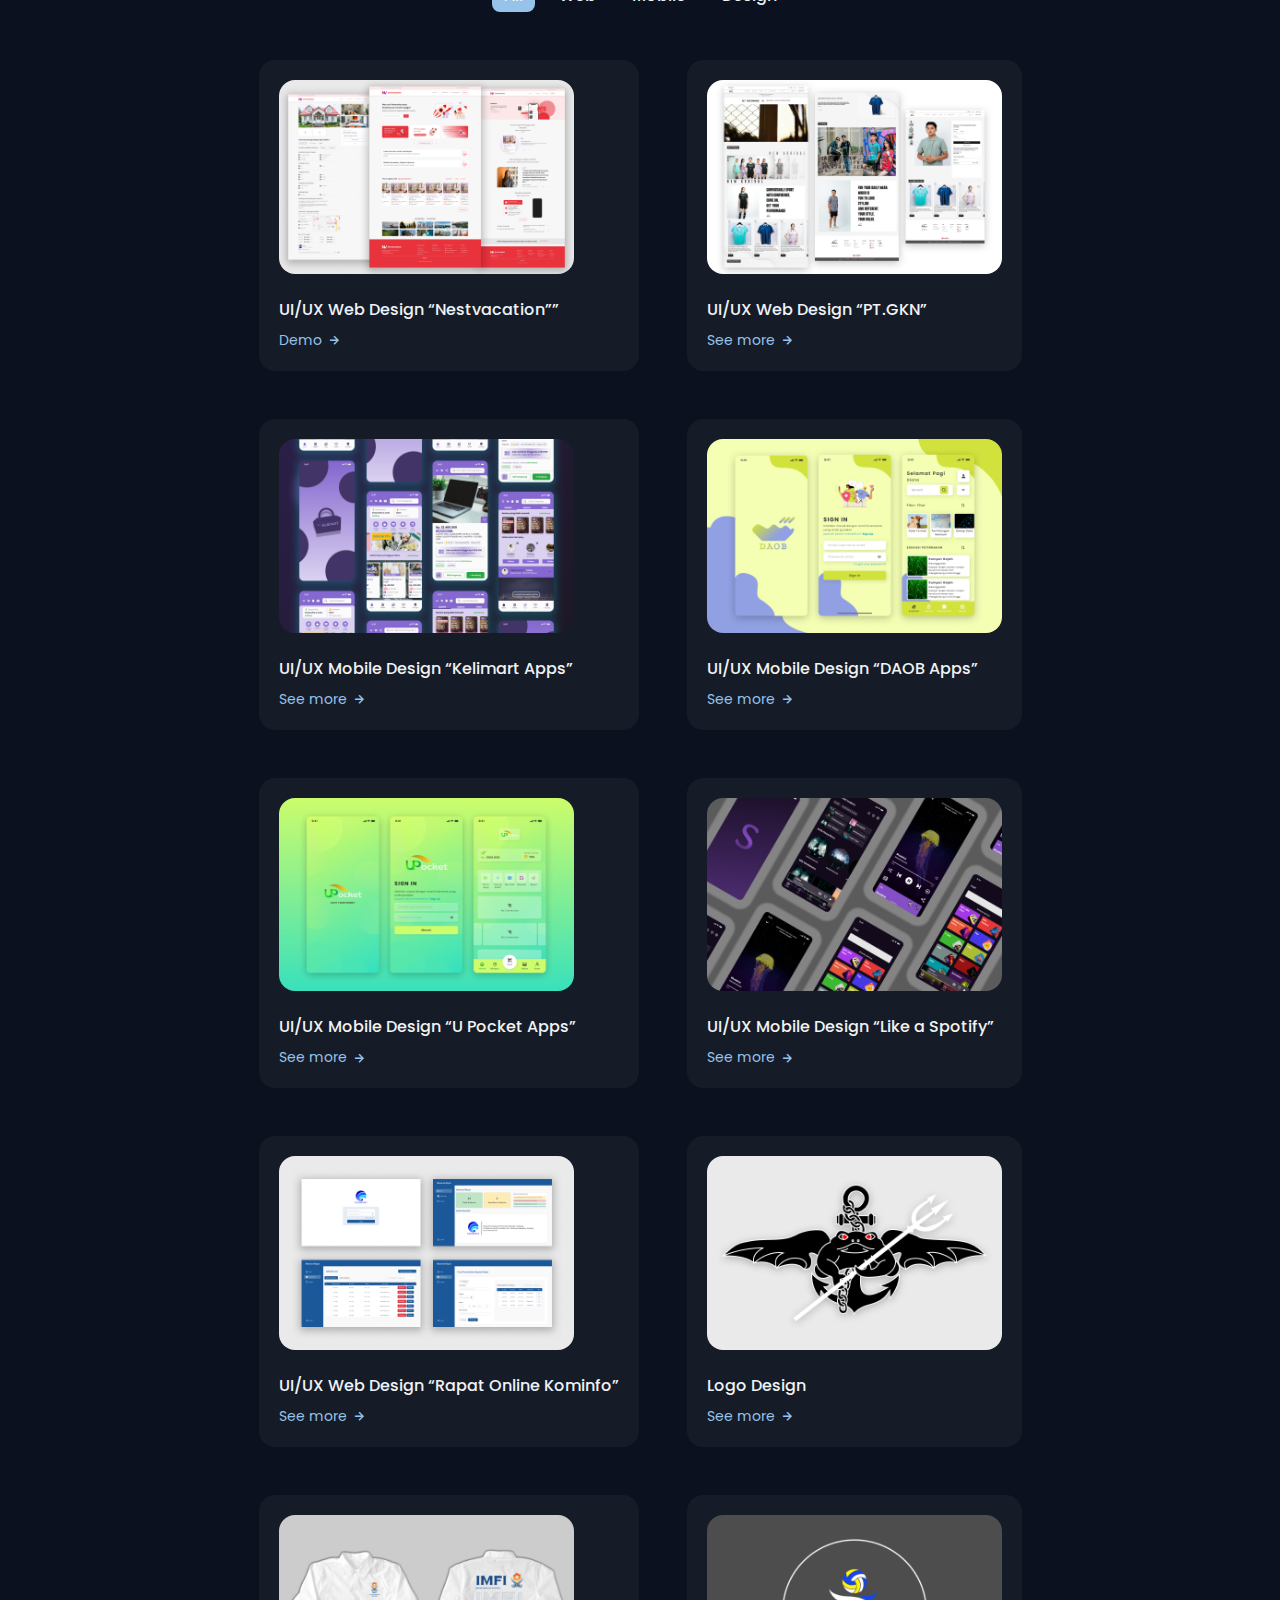
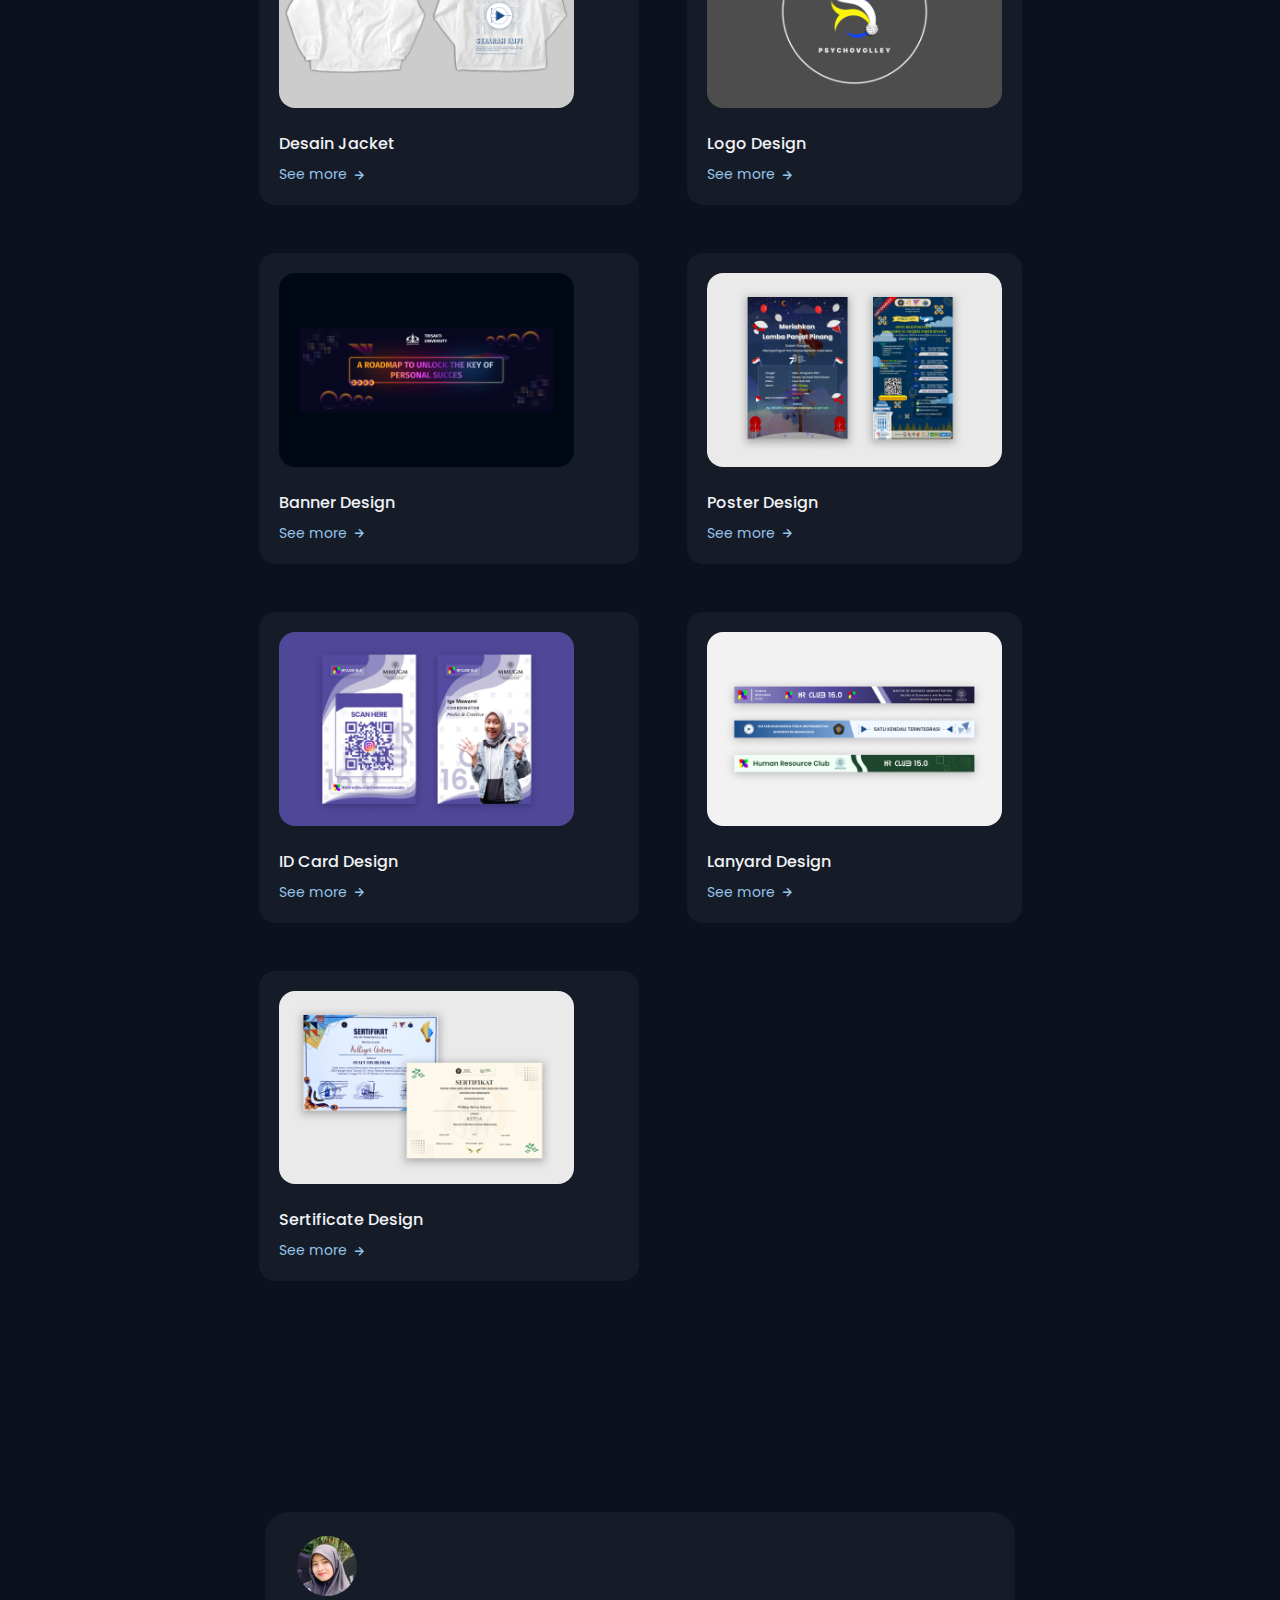
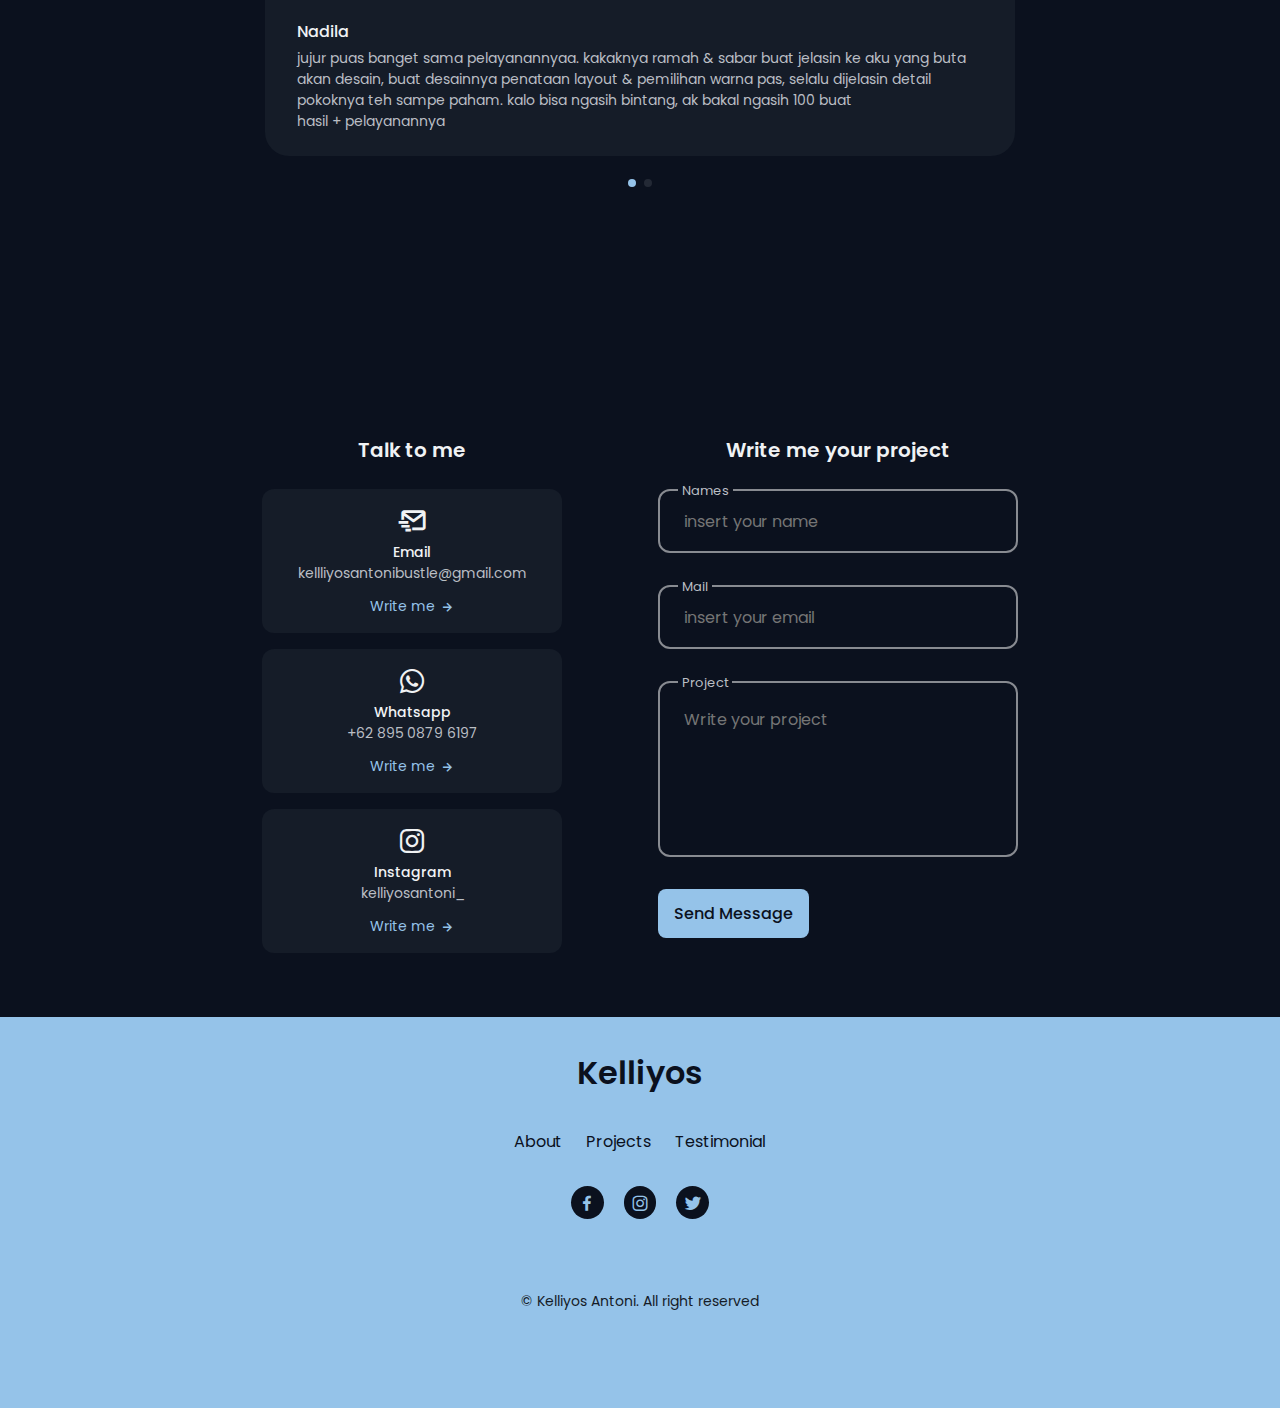
==== commit 69429b53: "pp" ====
--- a/index.html
+++ b/index.html
@@ -882,9 +882,6 @@
                     <li>
                         <a href="#testimonial" class="footer__link">Testimonial</a>
                     </li>
-                    <li>
-                        <a class="footer__link">Visitors: </a>
-                    </li>
                 </ul>
 
                 <ul class="footer__social">
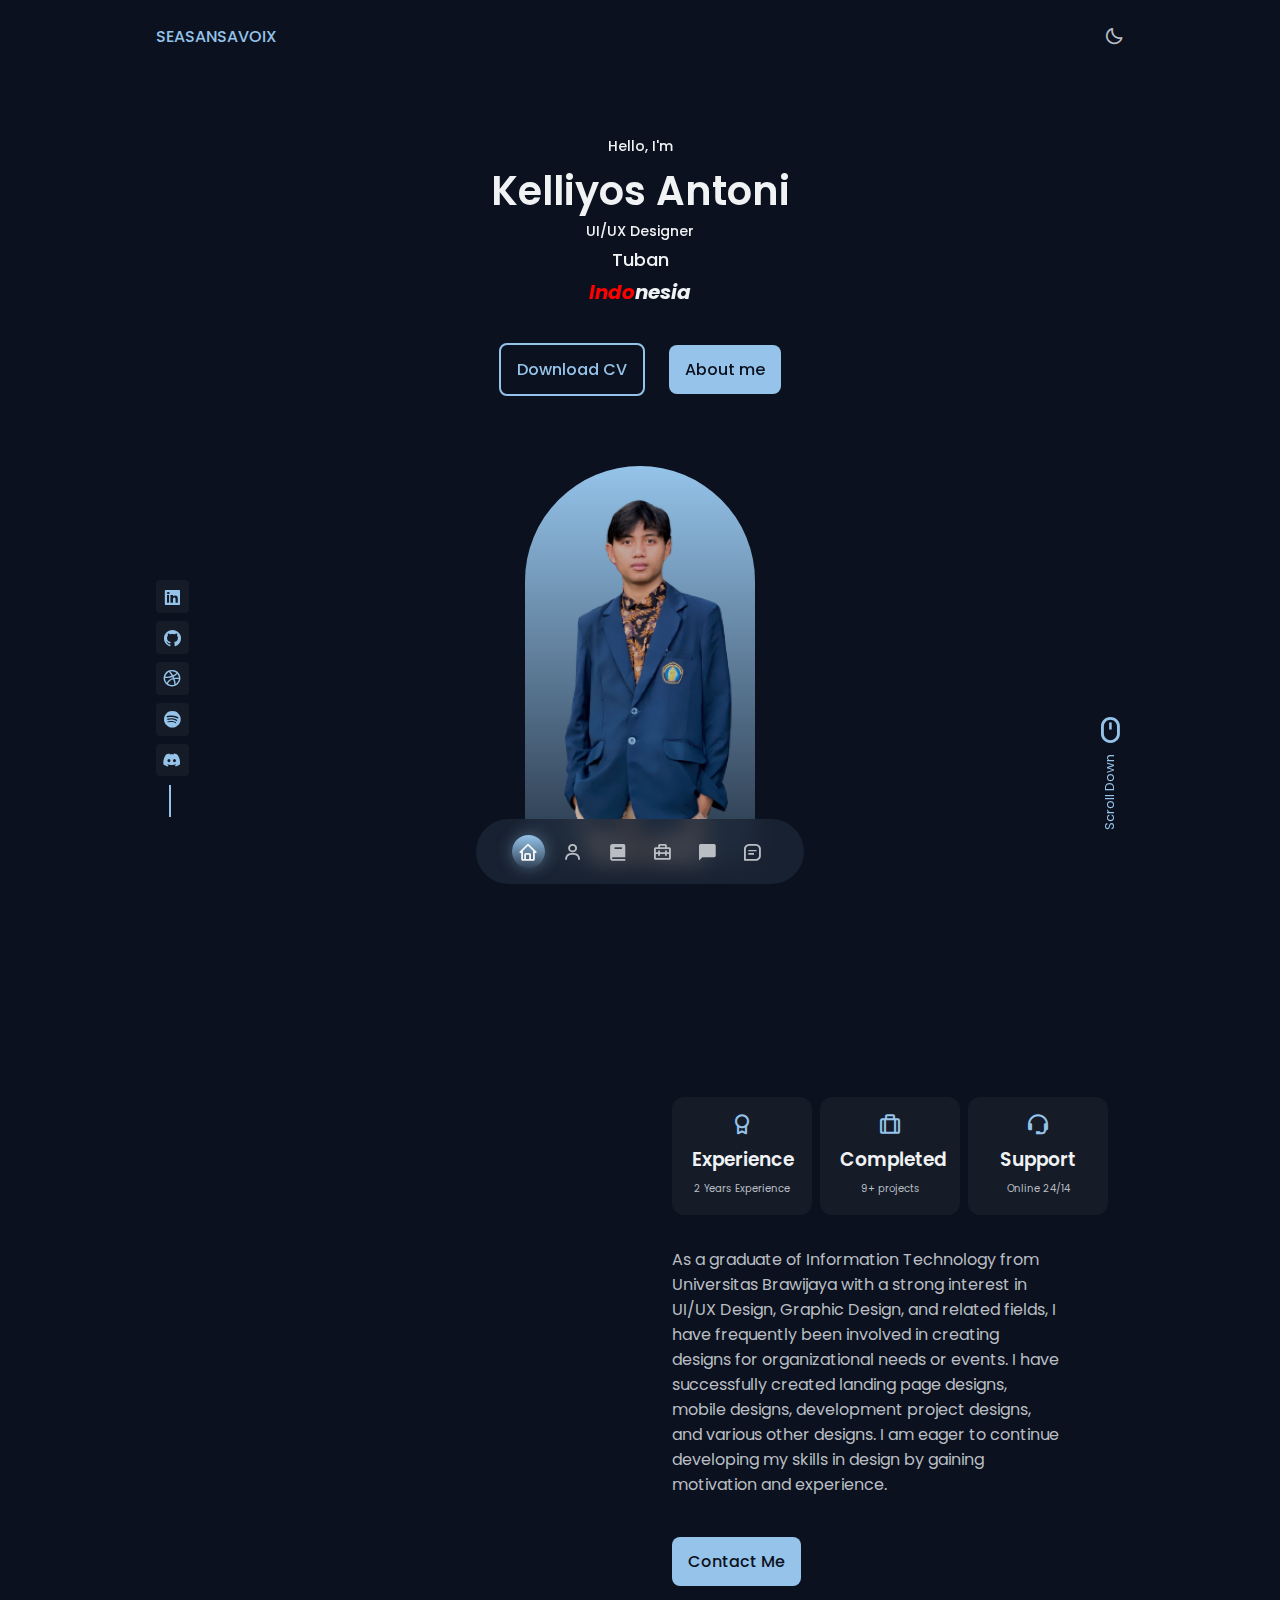
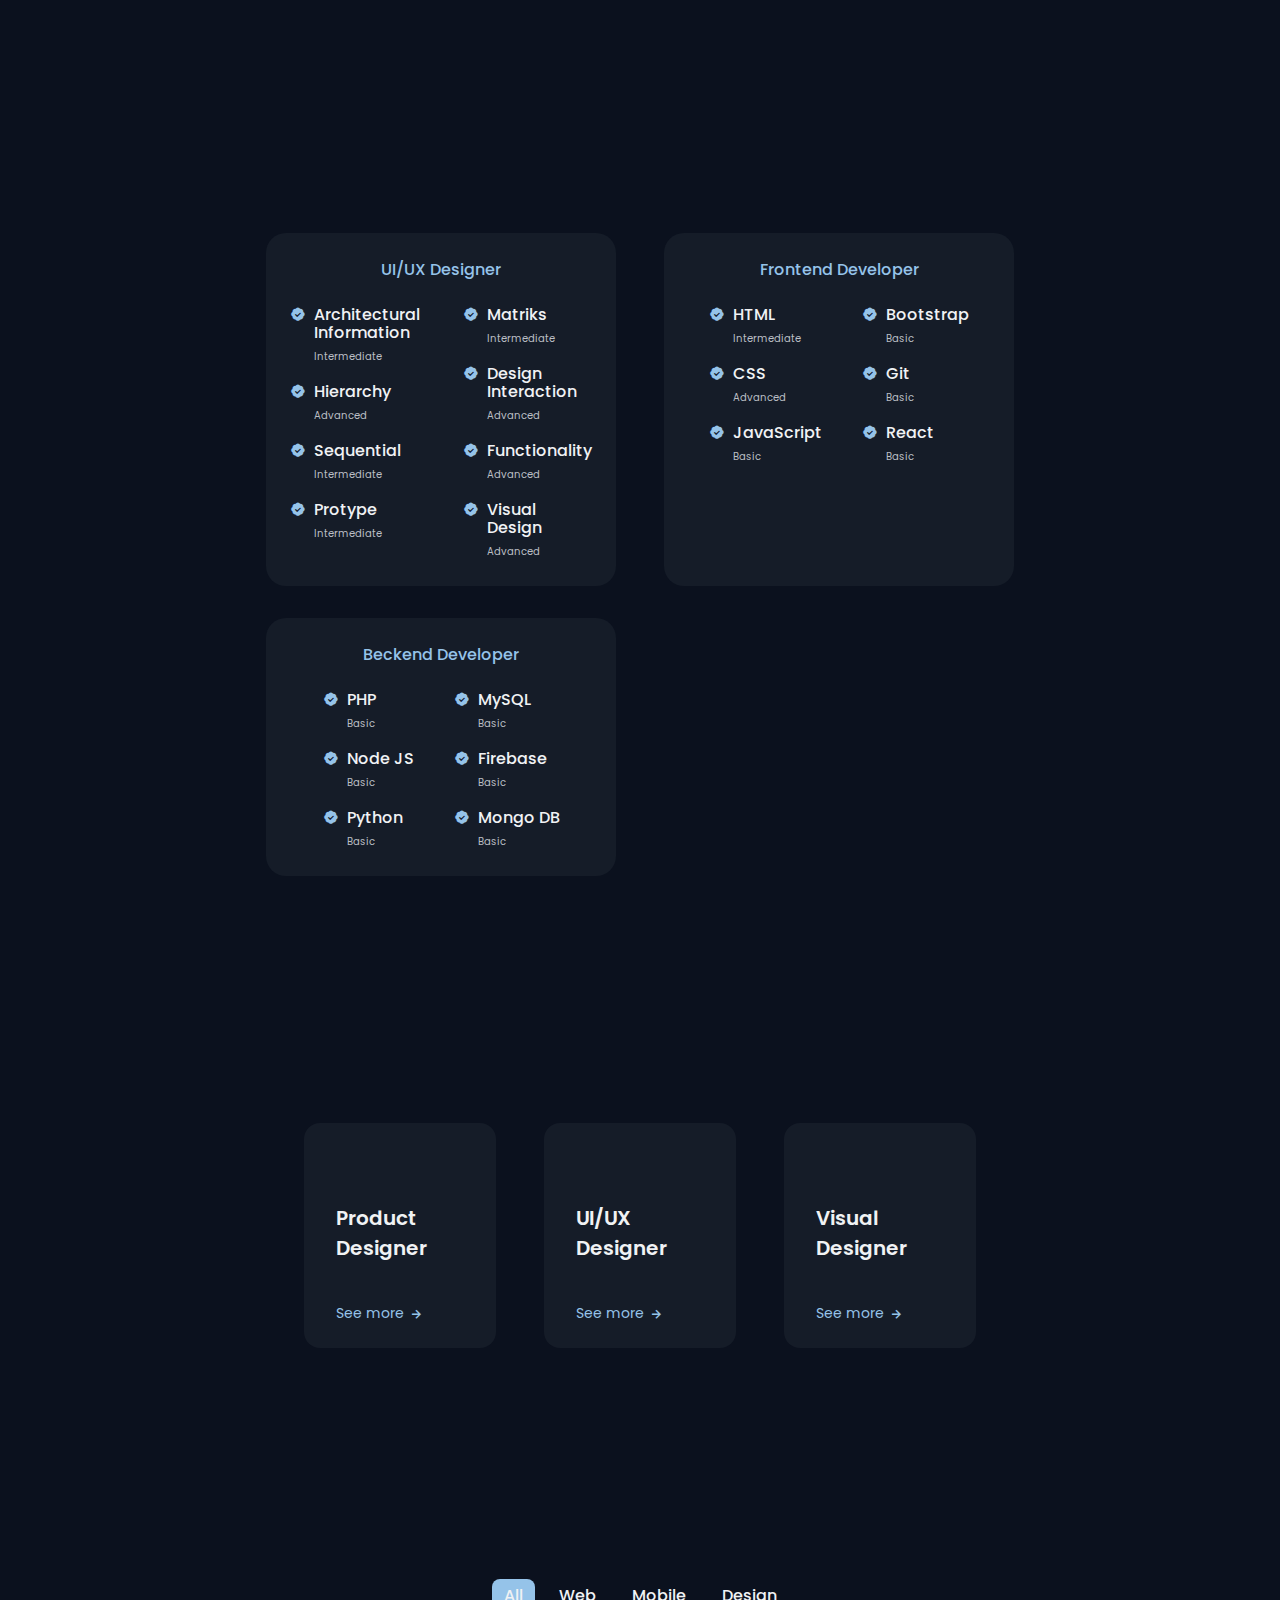
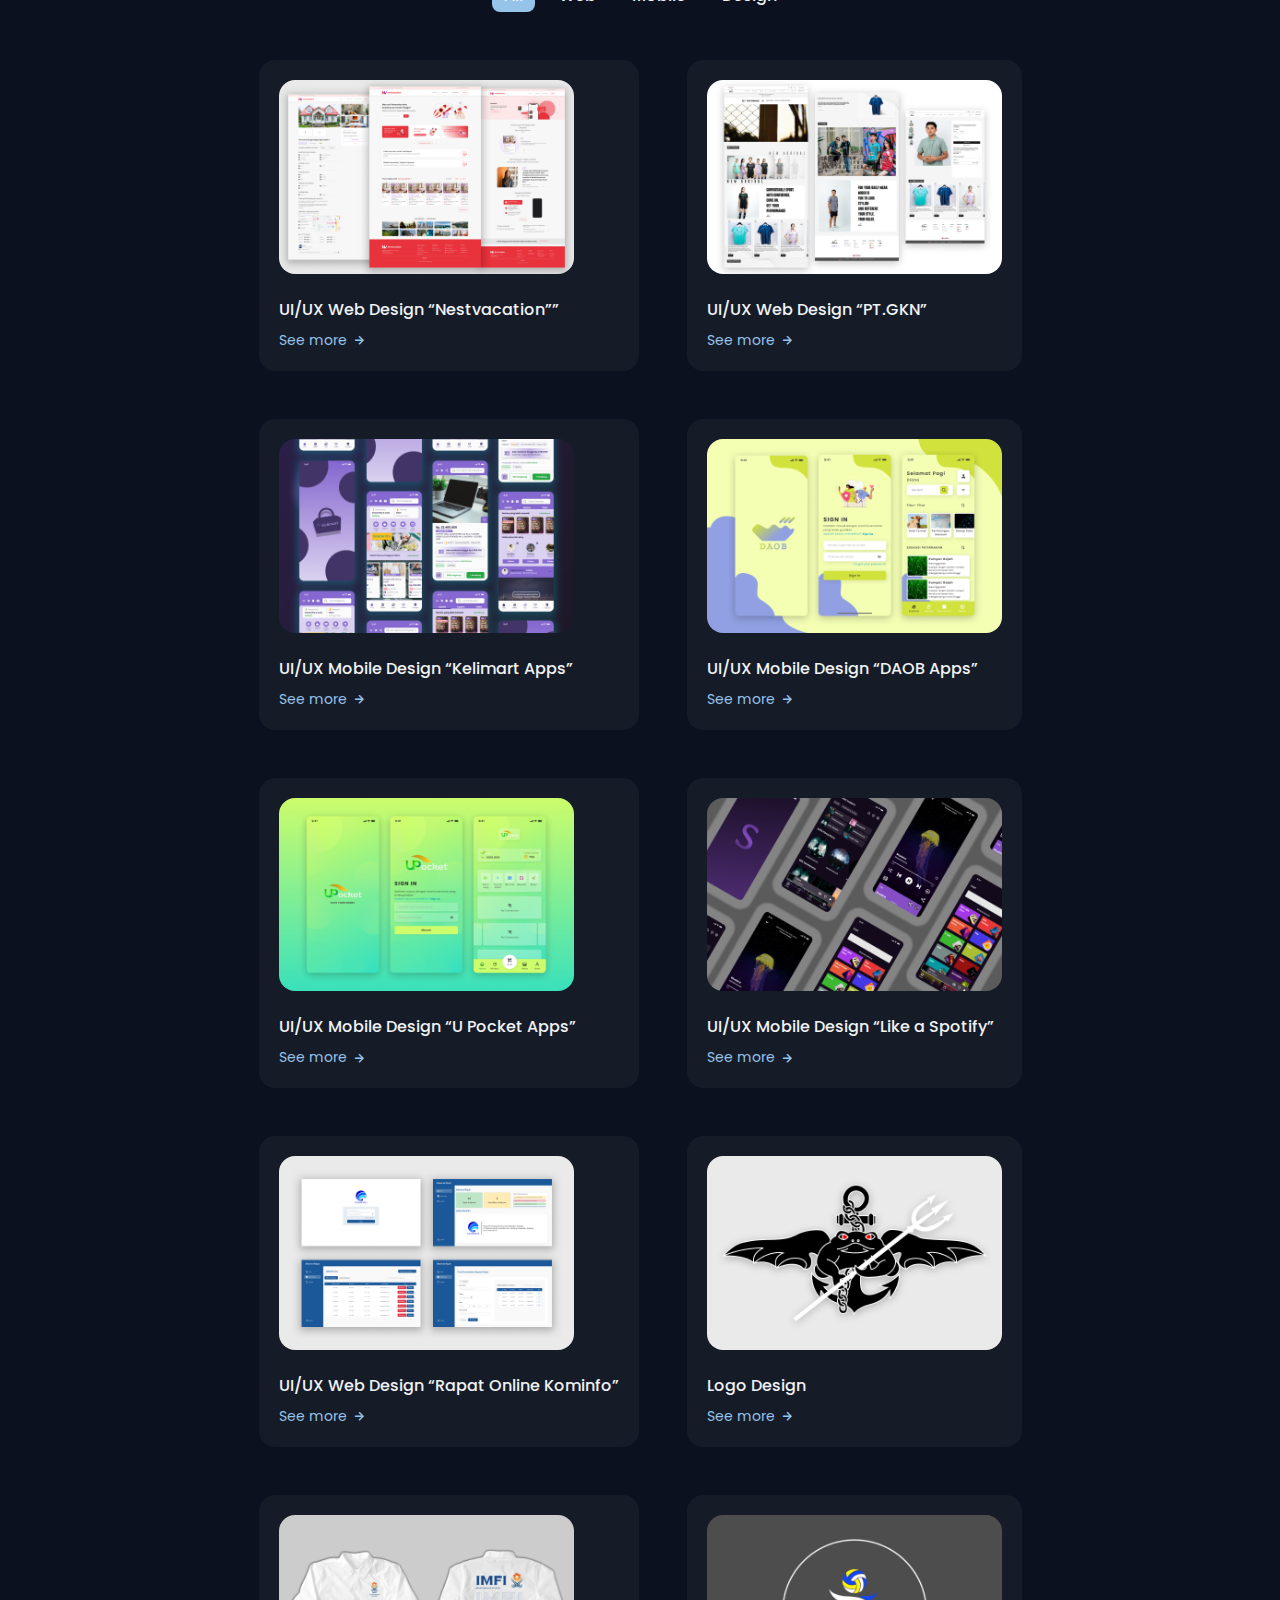
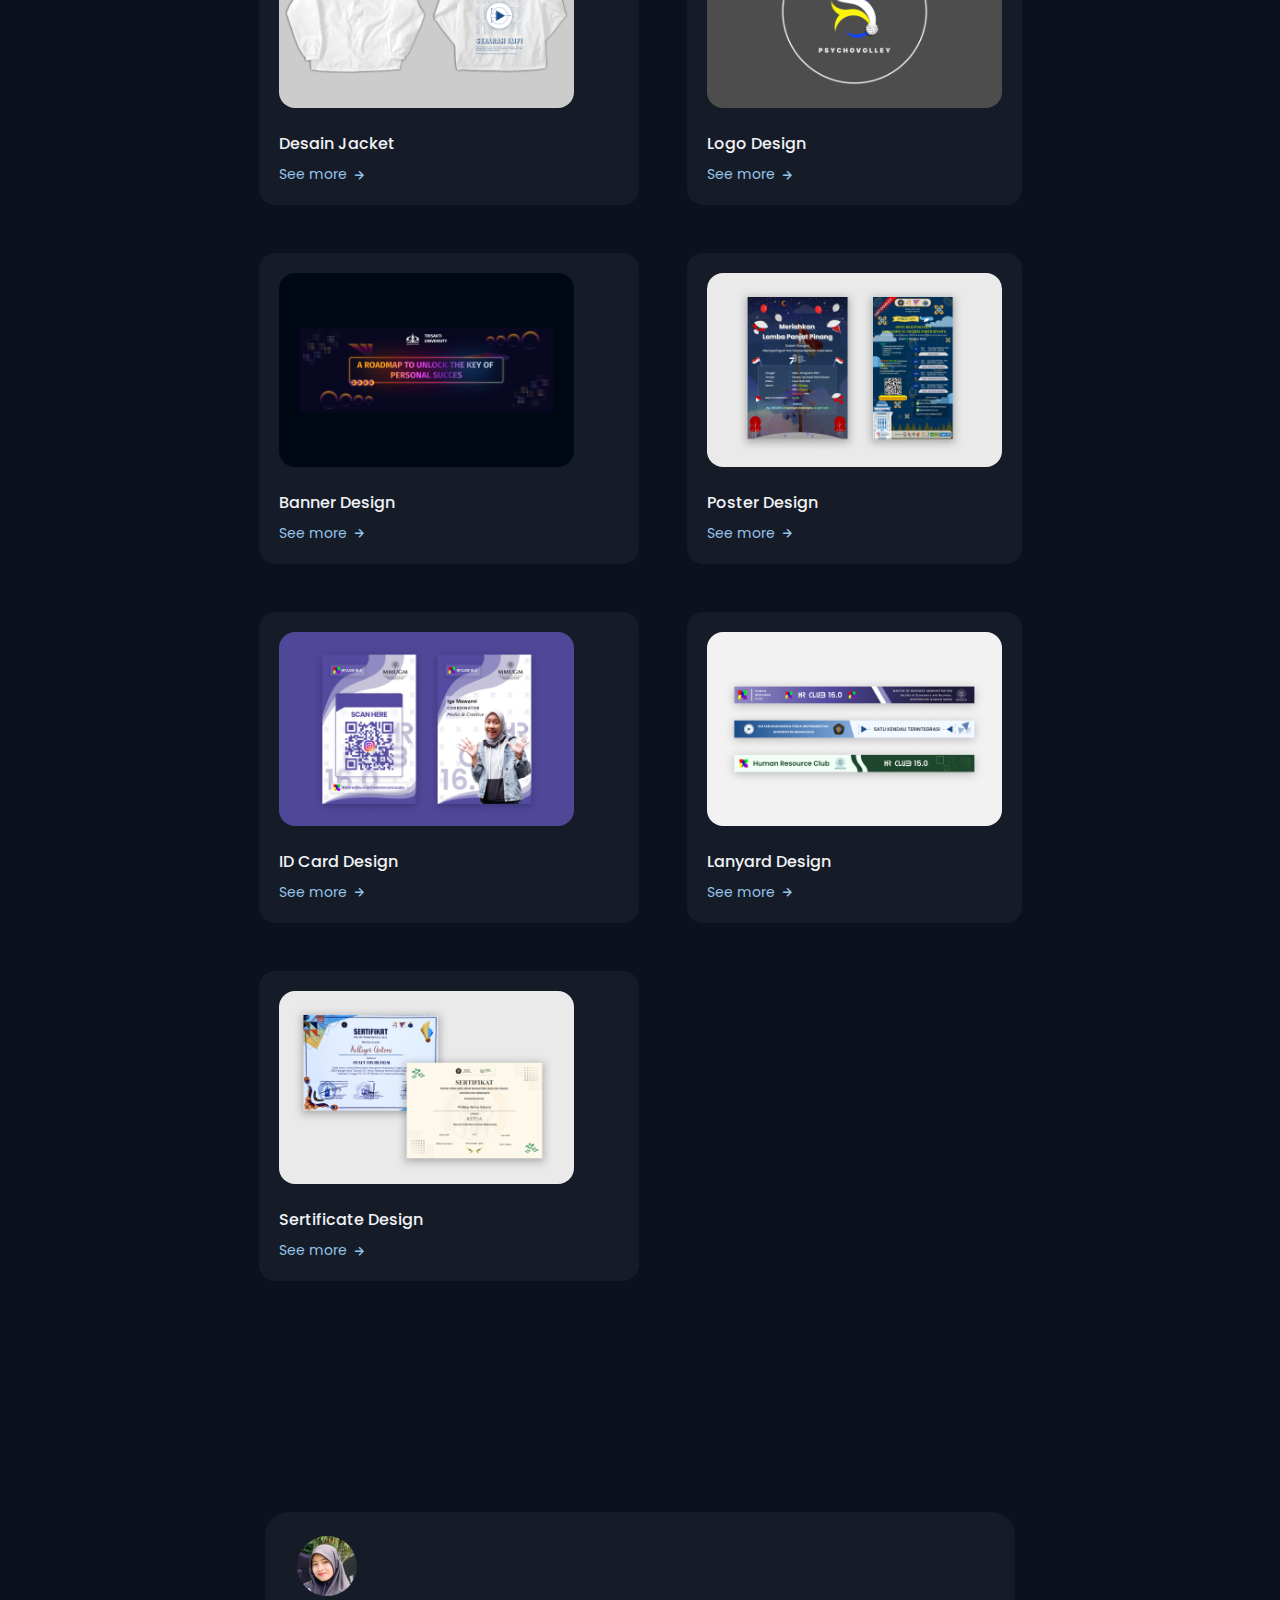
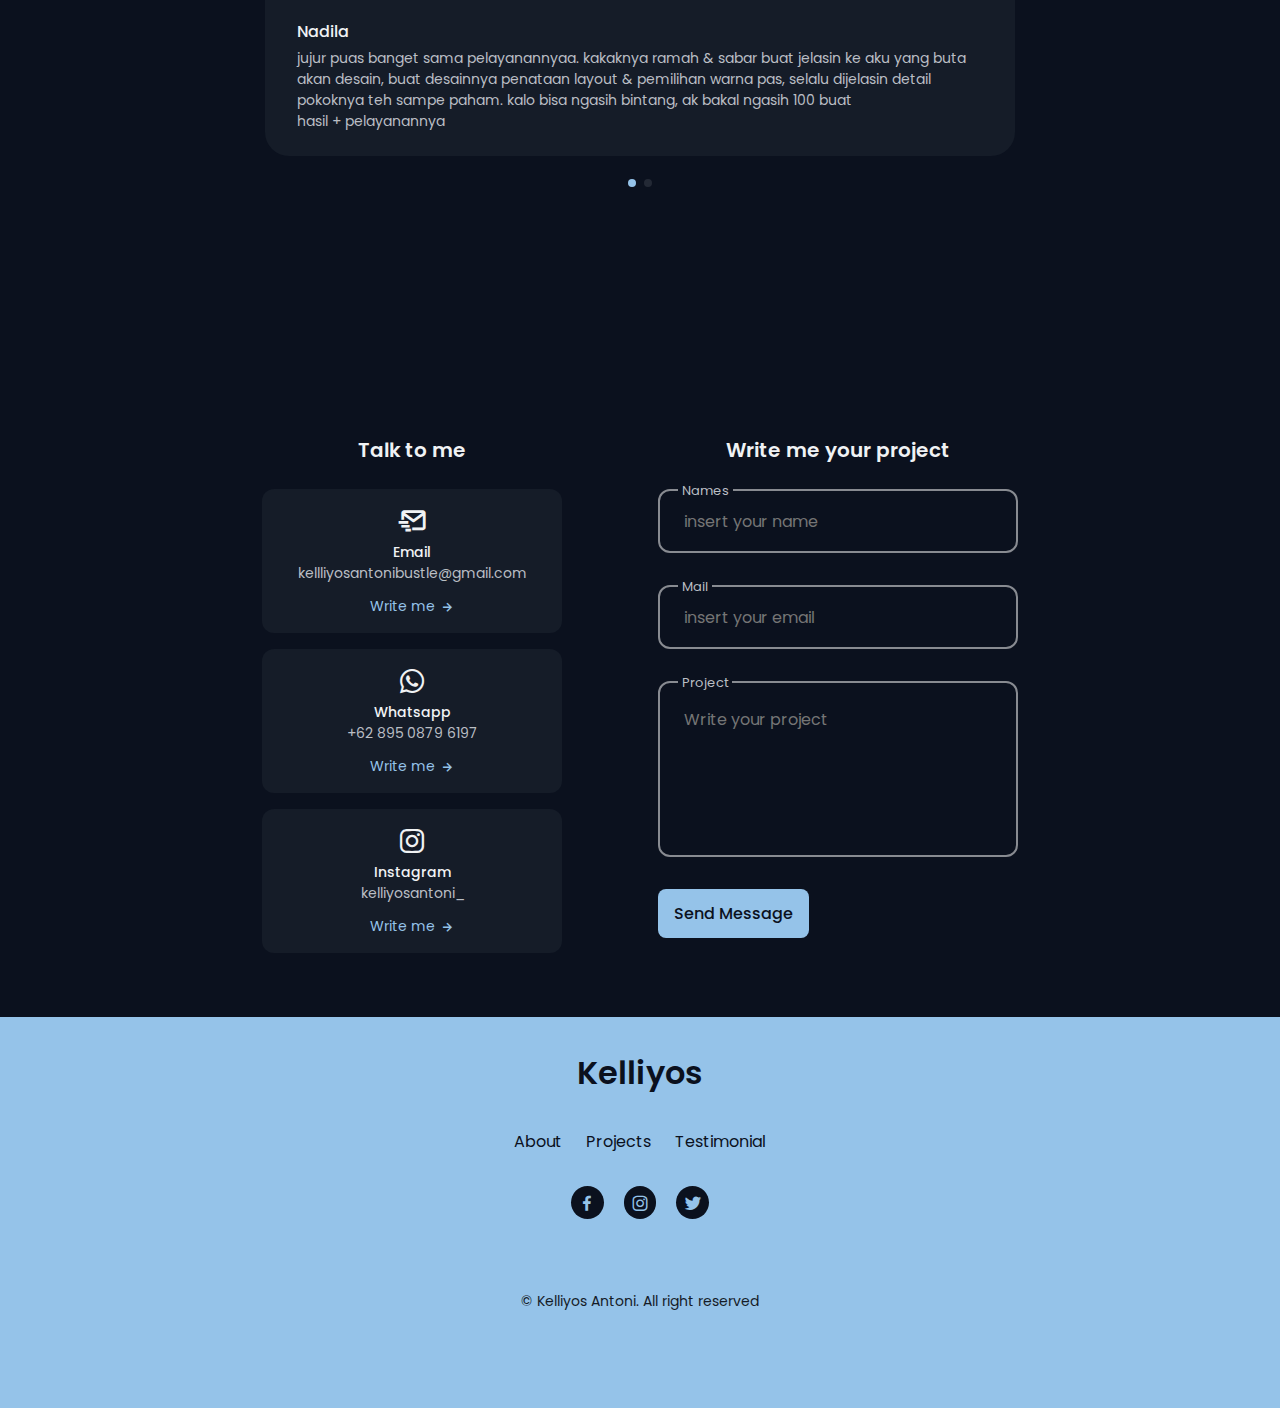
==== commit c95b04fb: "update 01-10-2024" ====
--- a/index.html
+++ b/index.html
@@ -81,7 +81,7 @@
                         <h4 class="home__negara">Indo<span>nesia</span></h4>
 
                         <div class="home__buttons">
-                            <a download="" href="assets/pdf/Kelliyos Antoni Resume Vision +.pdf" class="button button--ghost">
+                            <a download="" href="assets/pdf/Kelliyos Antoni-resume no pp.pdf" class="button button--ghost">
                                 Download CV
                             </a>
                             <a href="#about" class="button">About me</a>
@@ -164,6 +164,96 @@
                 <h2 class="section__title">My Experience</h2>
 
                 <div class="skills__container container grid">
+
+                    <div class="skills__content">
+                        <h3 class="skills__title">UI/UX Designer</h3>
+
+                        <div class="skills__box">
+
+                            <div class="skills__group">
+
+                                <div class="skills__data">
+                                    <i class='bx bxs-badge-check'></i>
+
+                                    <div>
+                                        <h3 class="skills__name">Architectural Information</h3>
+                                        <span class="skills__level">Intermediate</span>
+                                    </div>
+                                </div>
+
+                                <div class="skills__data">
+                                    <i class='bx bxs-badge-check'></i>
+
+                                    <div>
+                                        <h3 class="skills__name">Hierarchy</h3>
+                                        <span class="skills__level">Advanced</span>
+                                    </div>
+                                </div>
+
+                                <div class="skills__data">
+                                    <i class='bx bxs-badge-check'></i>
+
+                                    <div>
+                                        <h3 class="skills__name">Sequential</h3>
+                                        <span class="skills__level">Intermediate</span>
+                                    </div>
+                                </div>
+
+                                <div class="skills__data">
+                                    <i class='bx bxs-badge-check'></i>
+
+                                    <div>
+                                        <h3 class="skills__name">Protype</h3>
+                                        <span class="skills__level">Intermediate</span>
+                                    </div>
+                                </div>
+                                
+                            </div>
+
+
+                            <div class="skills__group">
+
+                                <div class="skills__data">
+                                    <i class='bx bxs-badge-check'></i>
+
+                                    <div>
+                                        <h3 class="skills__name">Matriks</h3>
+                                        <span class="skills__level">Intermediate</span>
+                                    </div>
+                                </div>
+
+                                <div class="skills__data">
+                                    <i class='bx bxs-badge-check'></i>
+
+                                    <div>
+                                        <h3 class="skills__name">Design Interaction</h3>
+                                        <span class="skills__level">Advanced</span>
+                                    </div>
+                                </div>
+                                
+                                <div class="skills__data">
+                                    <i class='bx bxs-badge-check'></i>
+
+                                    <div>
+                                        <h3 class="skills__name">Functionality</h3>
+                                        <span class="skills__level">Advanced</span>
+                                    </div>
+                                </div>
+
+                                <div class="skills__data">
+                                    <i class='bx bxs-badge-check'></i>
+
+                                    <div>
+                                        <h3 class="skills__name">Visual Design</h3>
+                                        <span class="skills__level">Advanced</span>
+                                    </div>
+                                </div>
+
+                            </div>
+
+                        </div>
+                    </div>
+
                     <div class="skills__content">
                         <h3 class="skills__title">Frontend Developer</h3>
 
@@ -305,95 +395,7 @@
 
                         </div>
                     </div>
-
-                    <div class="skills__content">
-                        <h3 class="skills__title">UI/UX Designer</h3>
-
-                        <div class="skills__box">
-
-                            <div class="skills__group">
-
-                                <div class="skills__data">
-                                    <i class='bx bxs-badge-check'></i>
-
-                                    <div>
-                                        <h3 class="skills__name">Architectural Information</h3>
-                                        <span class="skills__level">Intermediate</span>
-                                    </div>
-                                </div>
-
-                                <div class="skills__data">
-                                    <i class='bx bxs-badge-check'></i>
-
-                                    <div>
-                                        <h3 class="skills__name">Hierarchy</h3>
-                                        <span class="skills__level">Advanced</span>
-                                    </div>
-                                </div>
-
-                                <div class="skills__data">
-                                    <i class='bx bxs-badge-check'></i>
-
-                                    <div>
-                                        <h3 class="skills__name">Sequential</h3>
-                                        <span class="skills__level">Intermediate</span>
-                                    </div>
-                                </div>
-
-                                <div class="skills__data">
-                                    <i class='bx bxs-badge-check'></i>
-
-                                    <div>
-                                        <h3 class="skills__name">Protype</h3>
-                                        <span class="skills__level">Intermediate</span>
-                                    </div>
-                                </div>
-                                
-                            </div>
-
-
-                            <div class="skills__group">
-
-                                <div class="skills__data">
-                                    <i class='bx bxs-badge-check'></i>
-
-                                    <div>
-                                        <h3 class="skills__name">Matriks</h3>
-                                        <span class="skills__level">Intermediate</span>
-                                    </div>
-                                </div>
-
-                                <div class="skills__data">
-                                    <i class='bx bxs-badge-check'></i>
-
-                                    <div>
-                                        <h3 class="skills__name">Design Interaction</h3>
-                                        <span class="skills__level">Advanced</span>
-                                    </div>
-                                </div>
-                                
-                                <div class="skills__data">
-                                    <i class='bx bxs-badge-check'></i>
-
-                                    <div>
-                                        <h3 class="skills__name">Functionality</h3>
-                                        <span class="skills__level">Advanced</span>
-                                    </div>
-                                </div>
-
-                                <div class="skills__data">
-                                    <i class='bx bxs-badge-check'></i>
-
-                                    <div>
-                                        <h3 class="skills__name">Visual Design</h3>
-                                        <span class="skills__level">Advanced</span>
-                                    </div>
-                                </div>
-
-                            </div>
-
-                        </div>
-                    </div>
+                    
 
                 </div>
             </section>
@@ -602,7 +604,7 @@
                         <h3 class="work__title">UI/UX Web Design “Nestvacation””</h3>
 
                         <a href="#" class="work__button">
-                            Demo <i class='bx bx-right-arrow-alt work__icon'></i>
+                            See more <i class='bx bx-right-arrow-alt work__icon'></i>
                         </a>
                     </div>
 
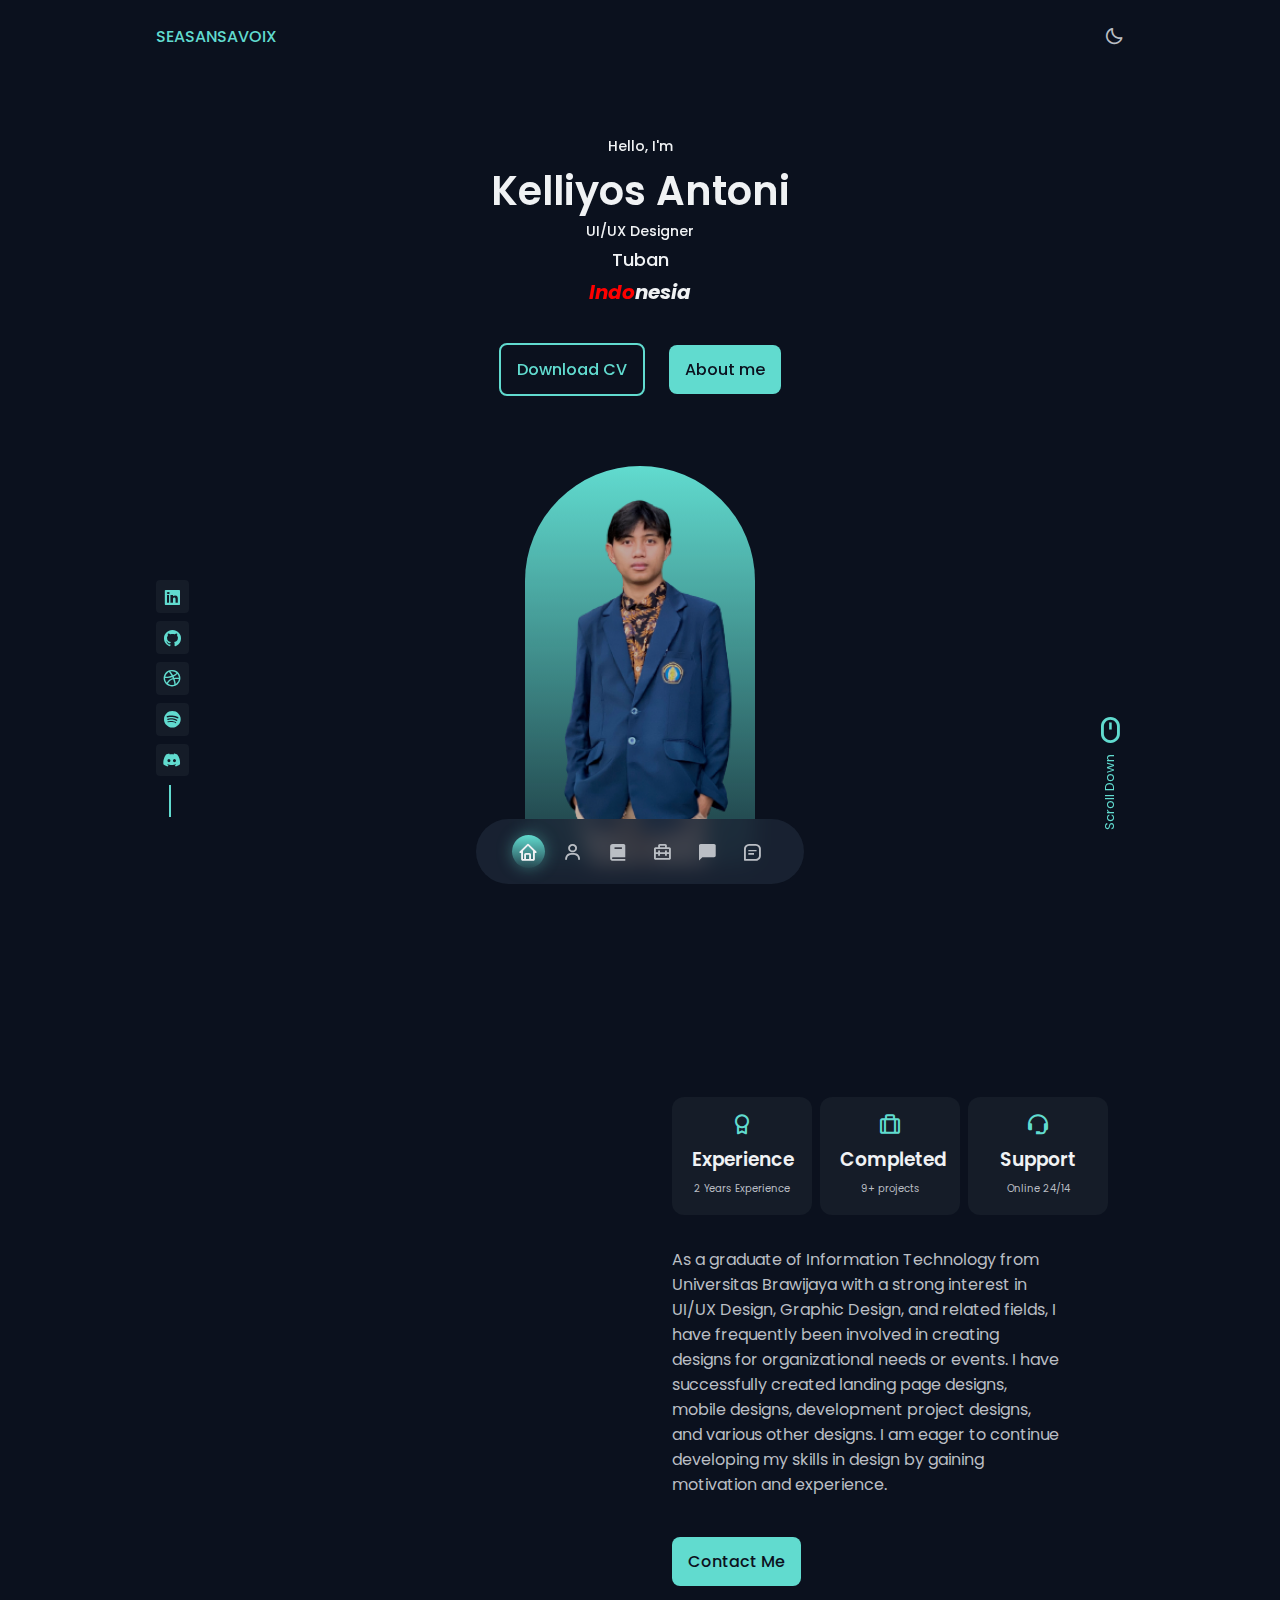
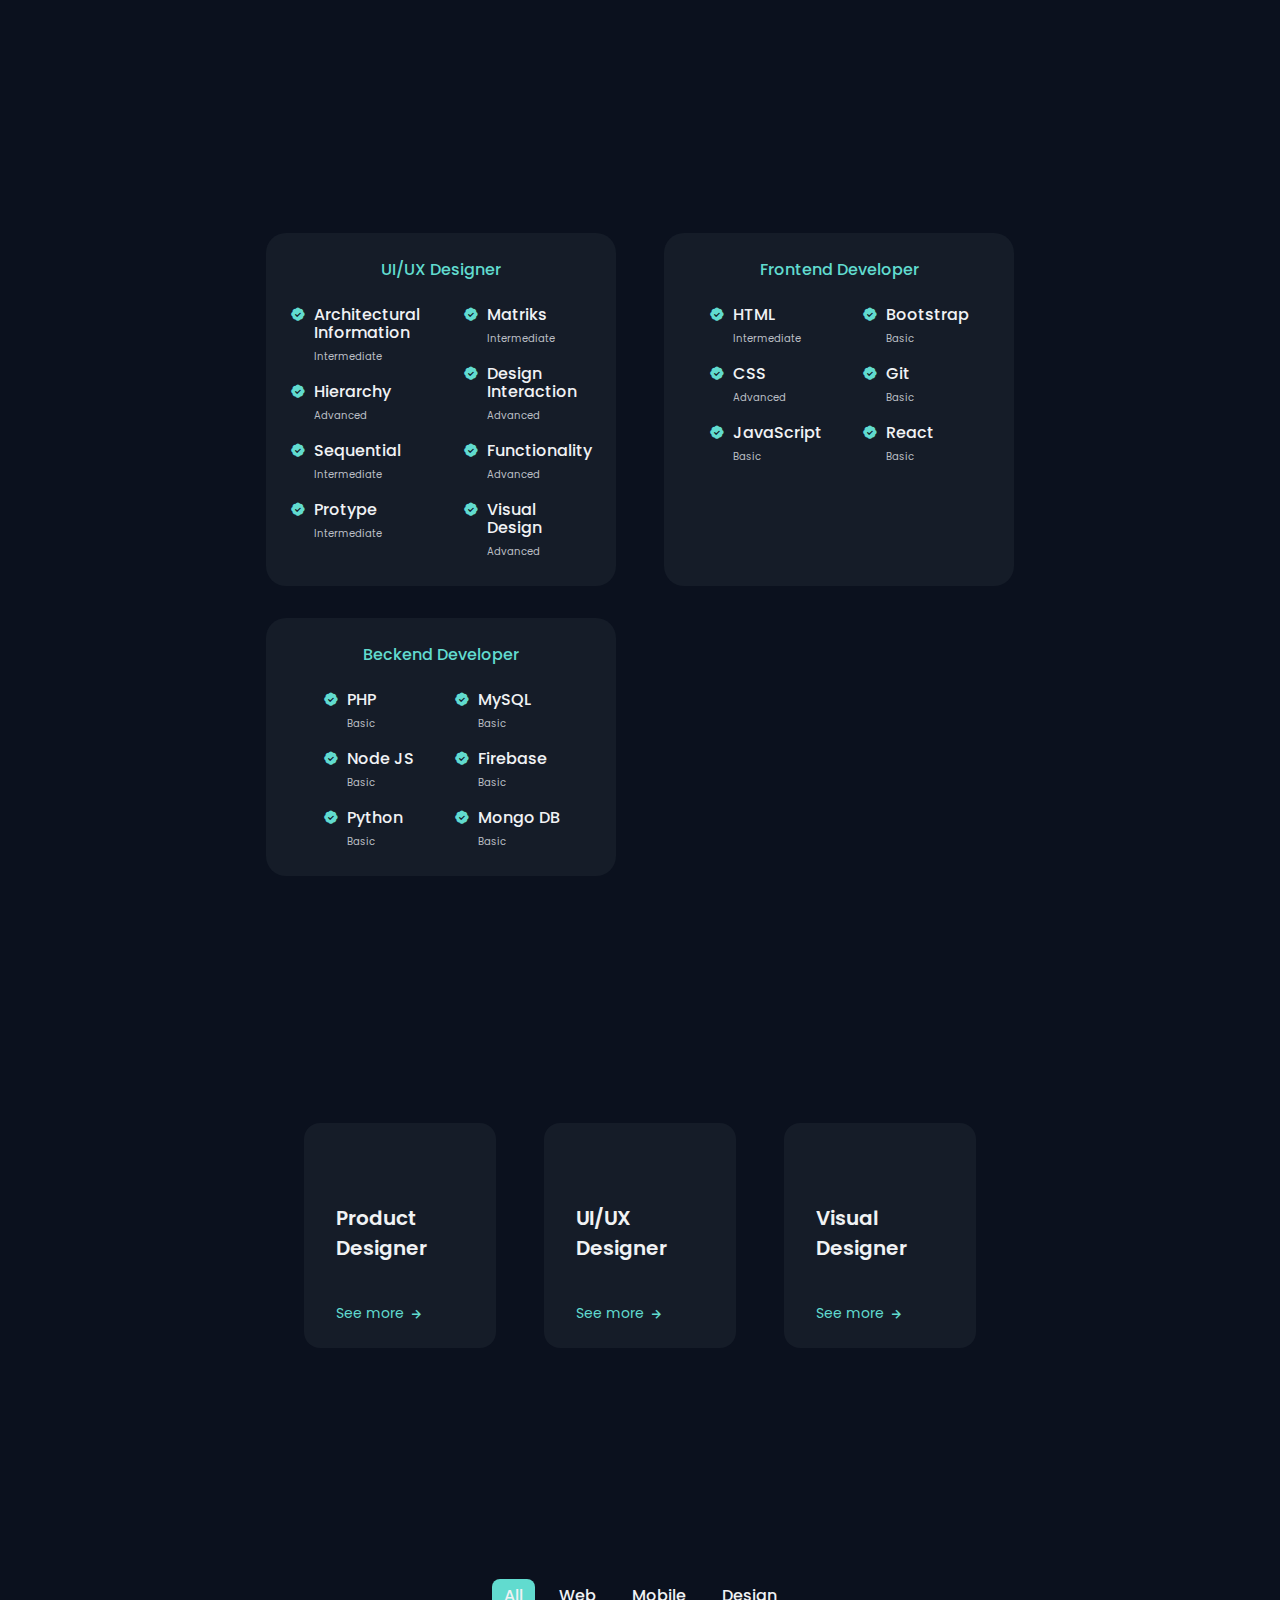
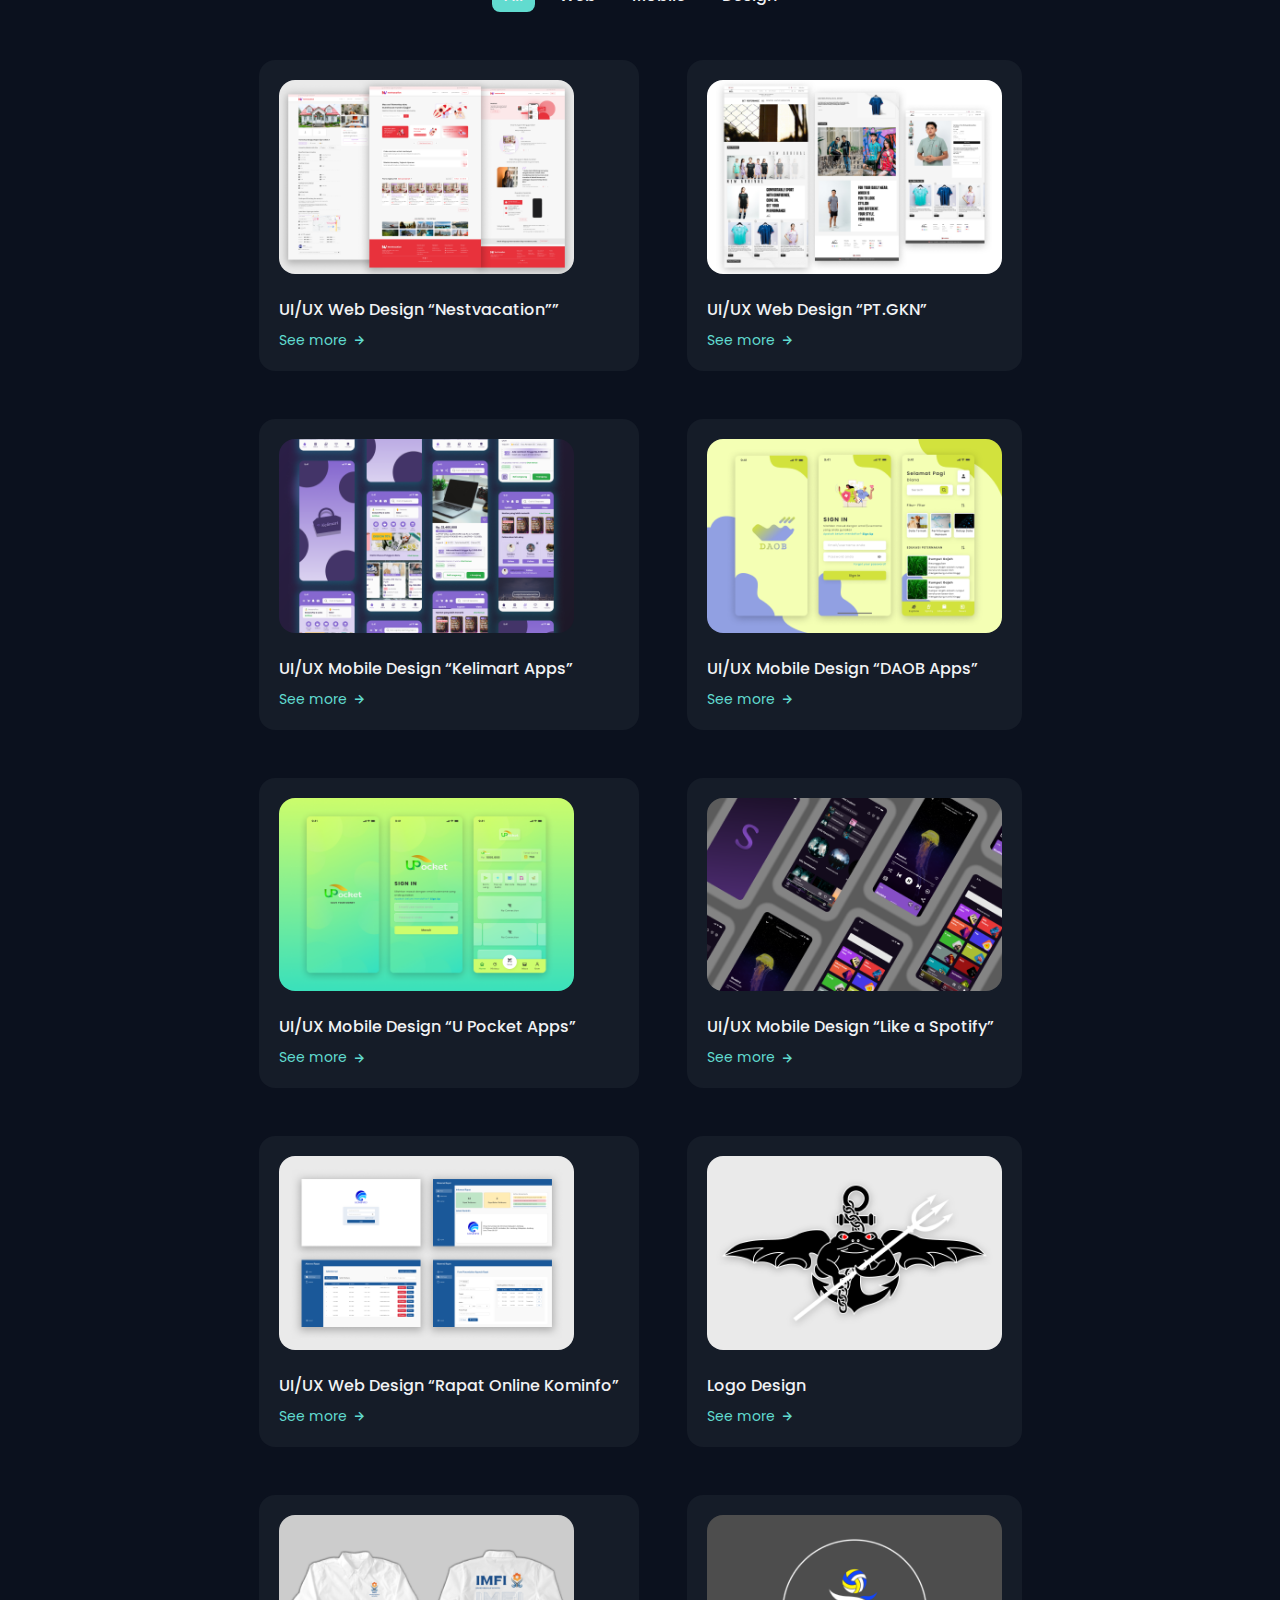
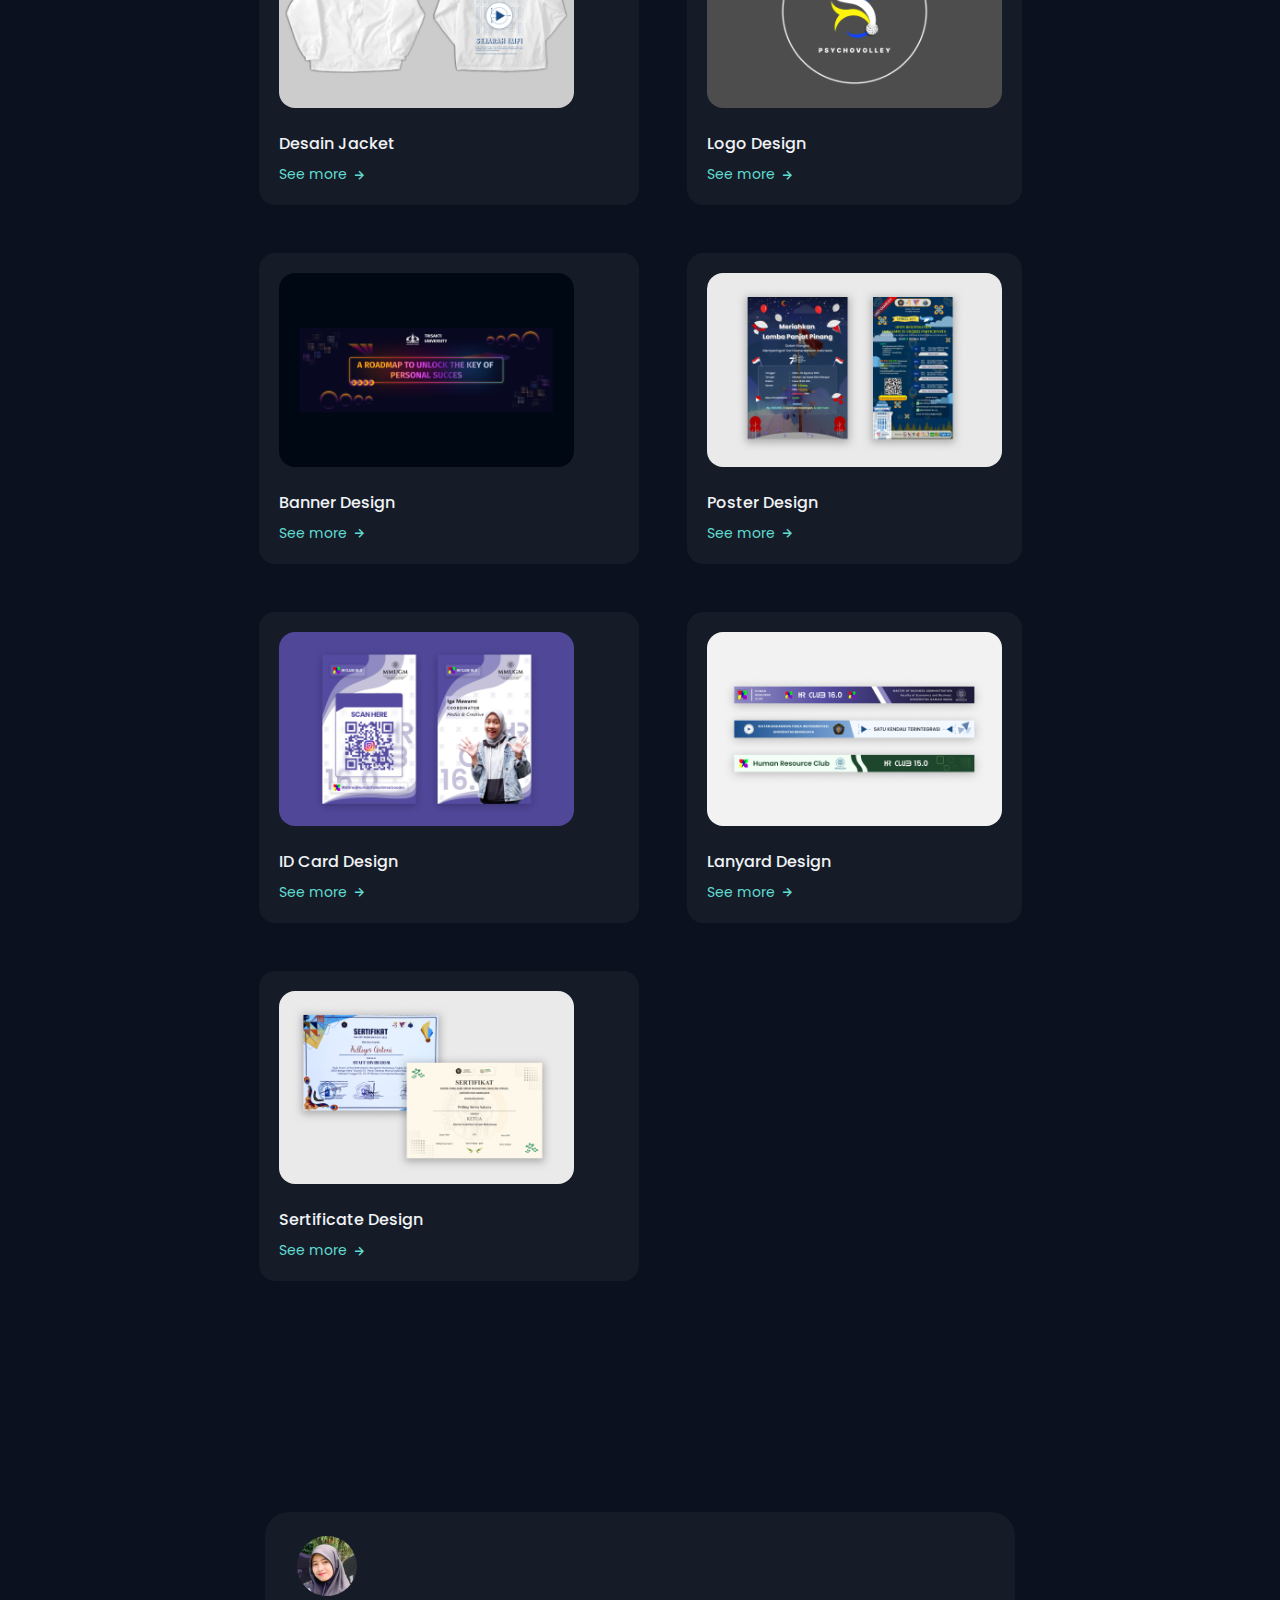
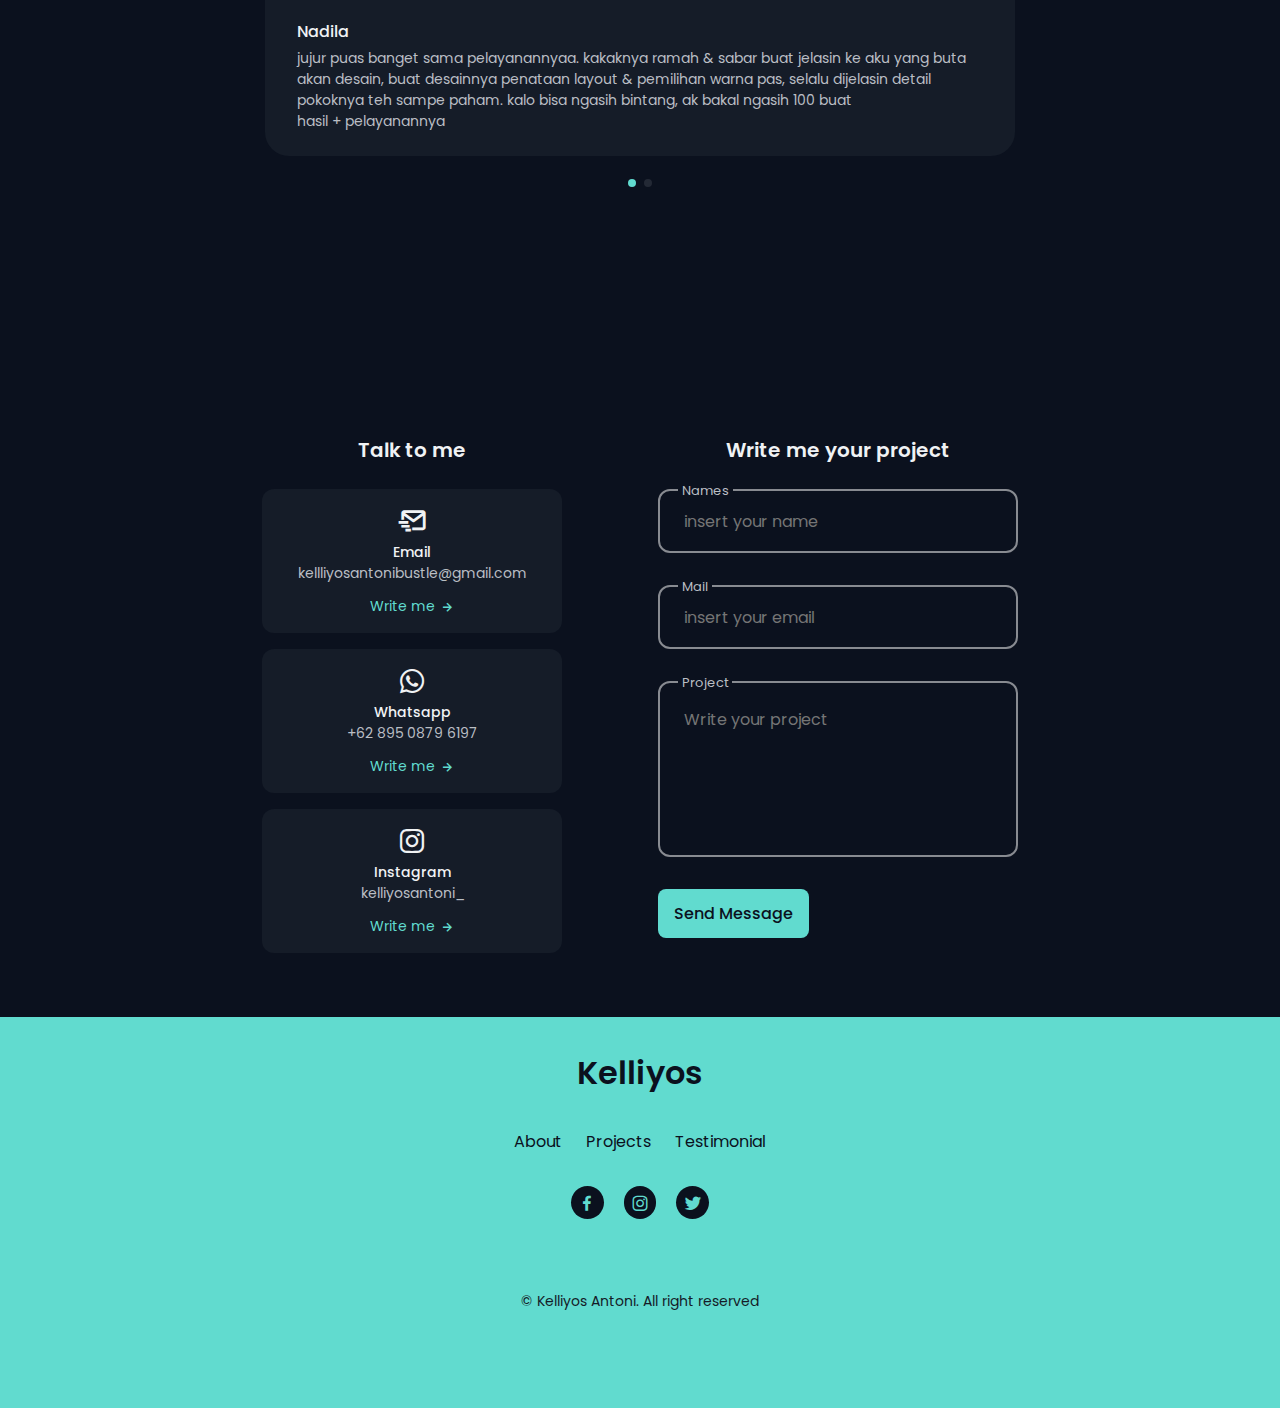
==== commit 75fc5002: "update warna" ====
--- a/index.html
+++ b/index.html
@@ -603,7 +603,7 @@
 
                         <h3 class="work__title">UI/UX Web Design “Nestvacation””</h3>
 
-                        <a href="#" class="work__button">
+                        <a href="portofolio_nestvacation.html" class="work__button">
                             See more <i class='bx bx-right-arrow-alt work__icon'></i>
                         </a>
                     </div>
--- a/assets/css/styles.css
+++ b/assets/css/styles.css
@@ -13,10 +13,13 @@
         Pink: hsl(356, 66%, 75%)
         Teal: hsl(174, 63%, 62%)
         66 , 70 , 62
+
+
+        219 seccond hue
   */
-  --first-hue: 207;
-  --sat: 66%;
-  --lig: 75%;
+  --first-hue: 174;
+  --sat:63%;
+  --lig: 62%;
   --second-hue: 219;
   --first-color: hsl(var(--first-hue), var(--sat), var(--lig));
   --first-color-alt: hsl(var(--first-hue), var(--sat), 68%); /* -4% */
